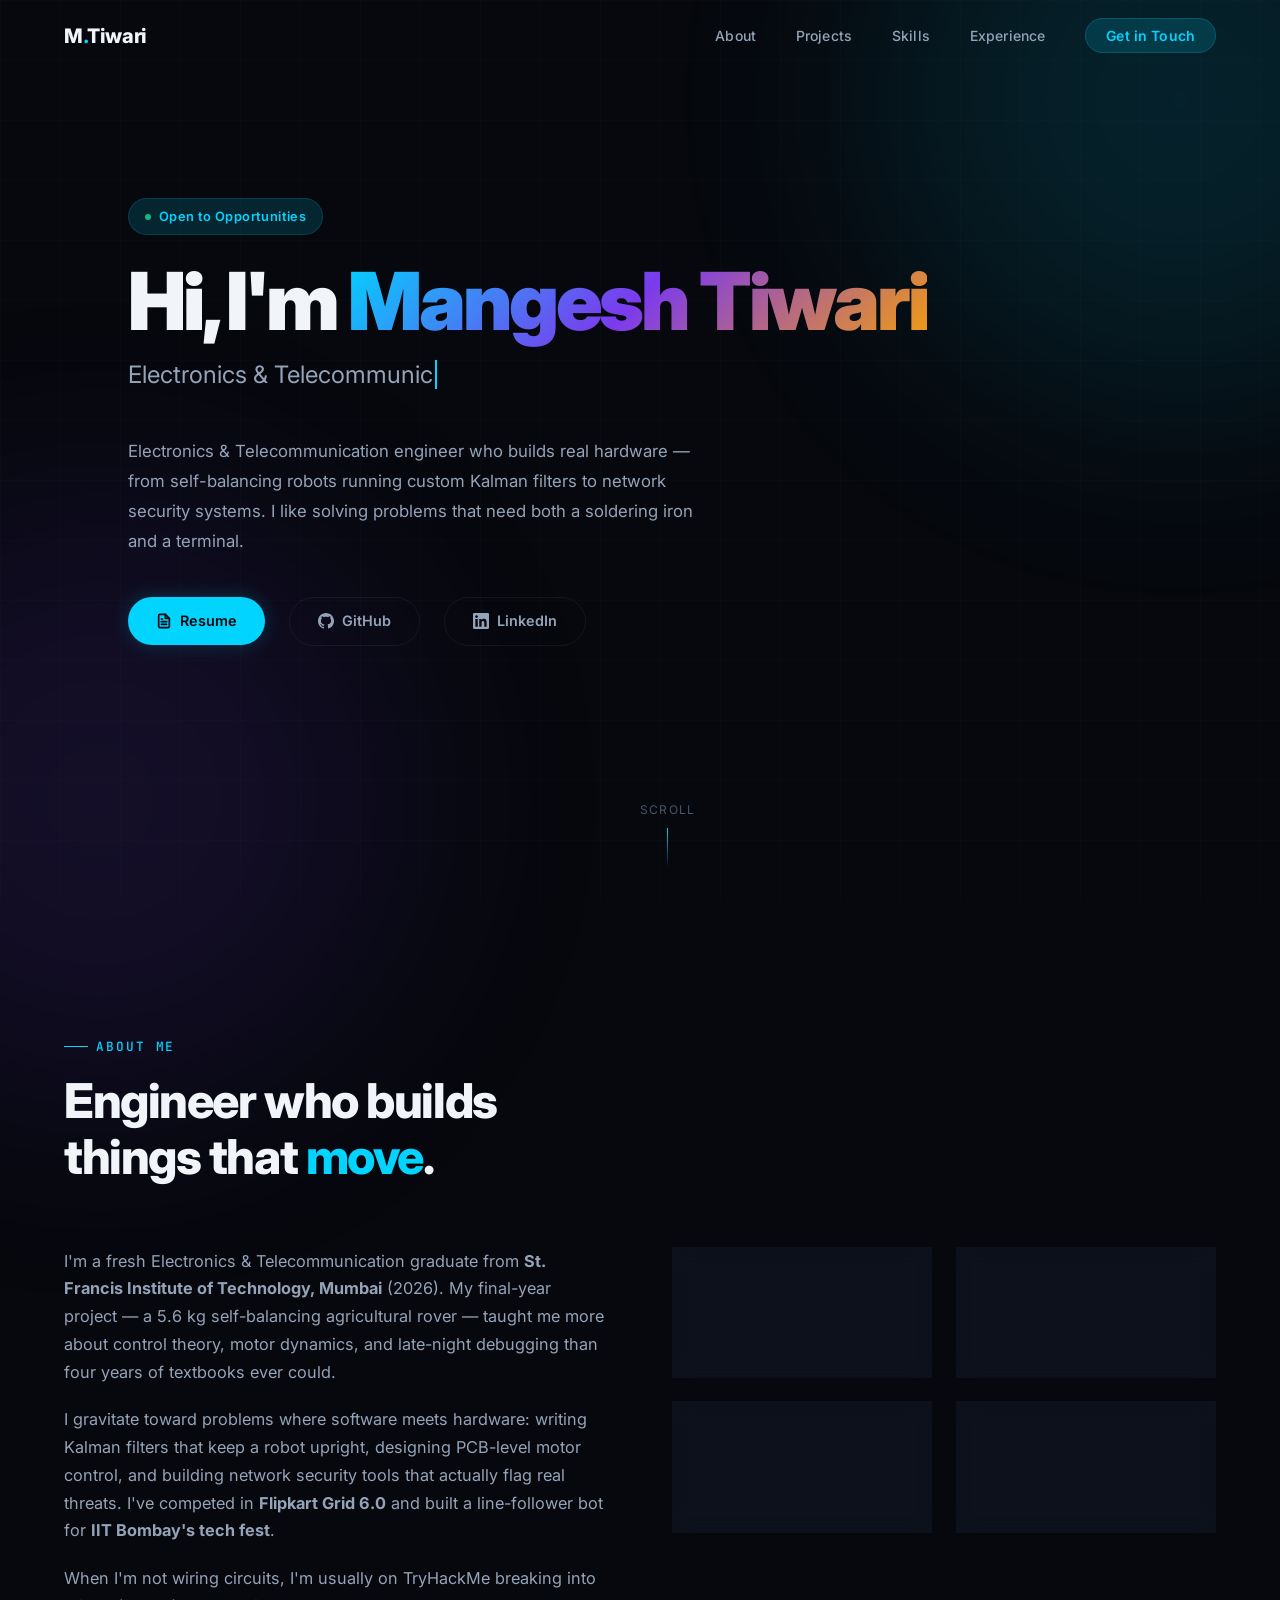
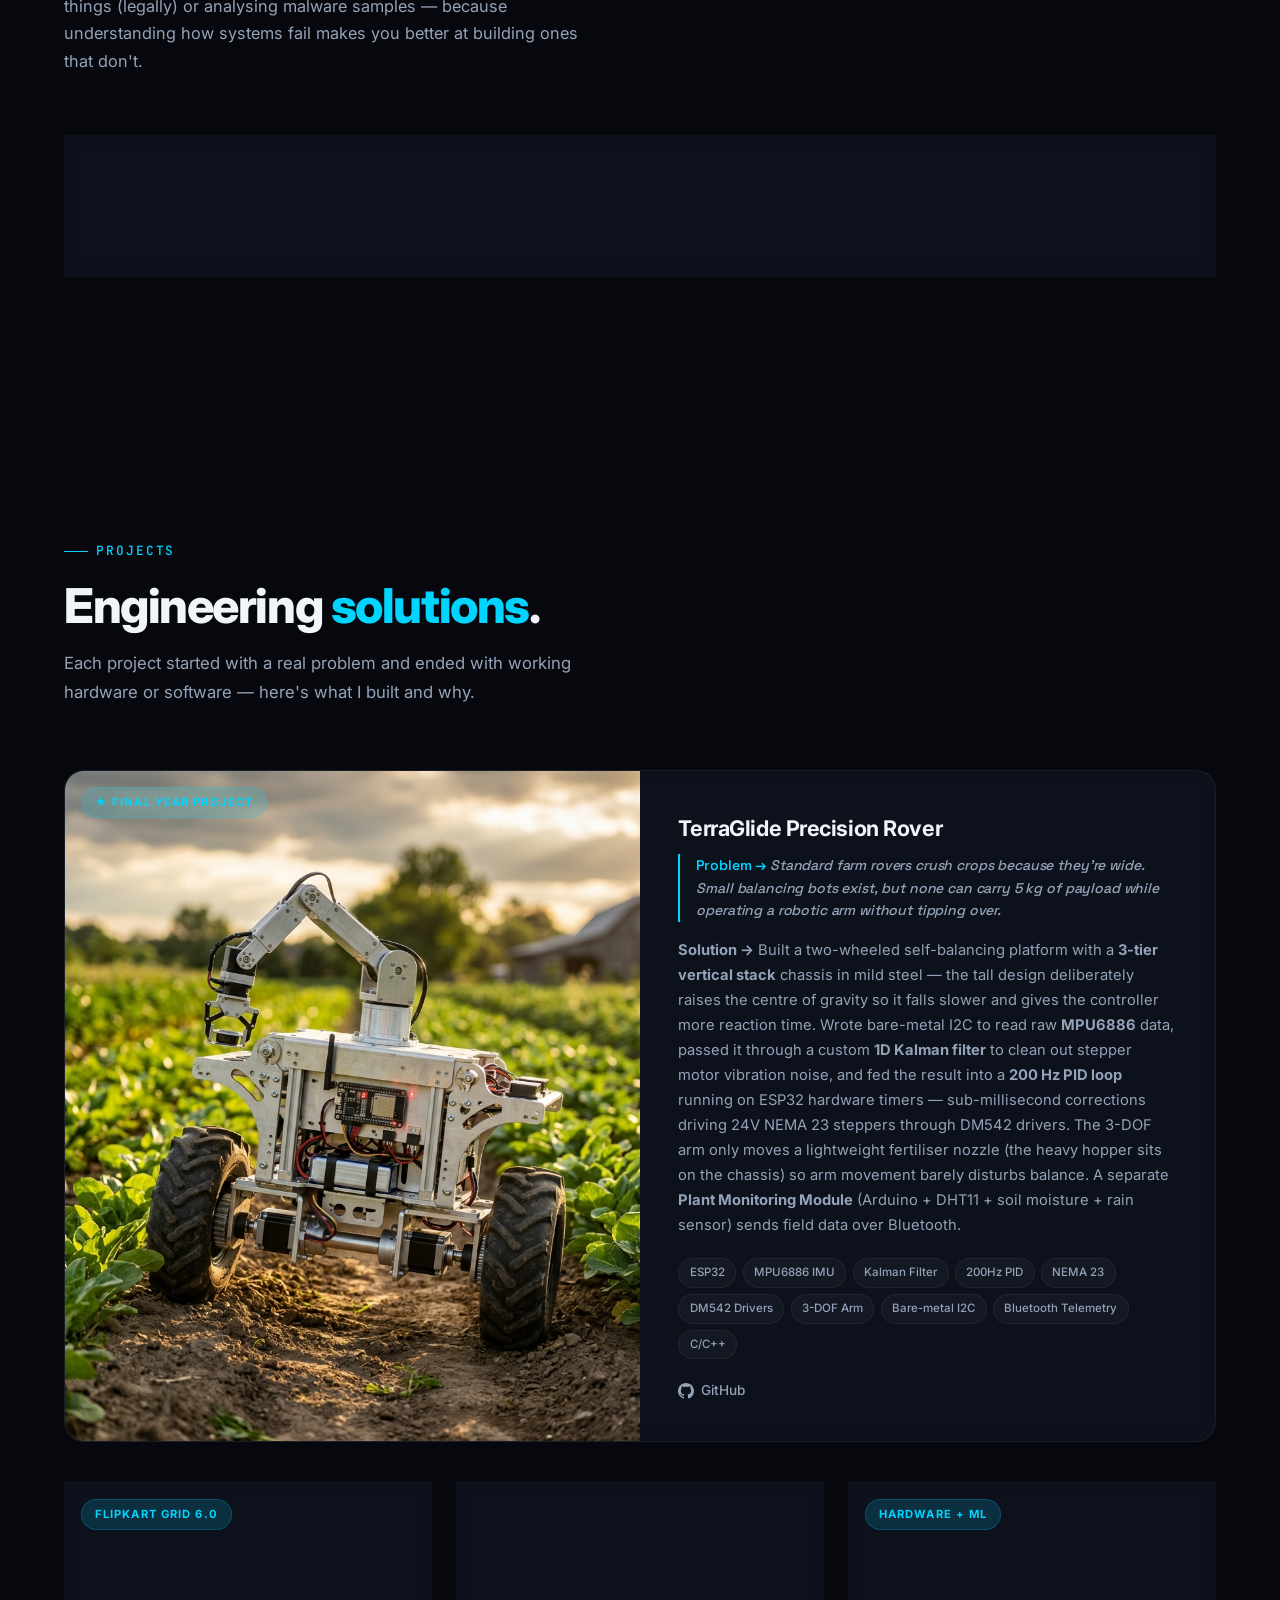
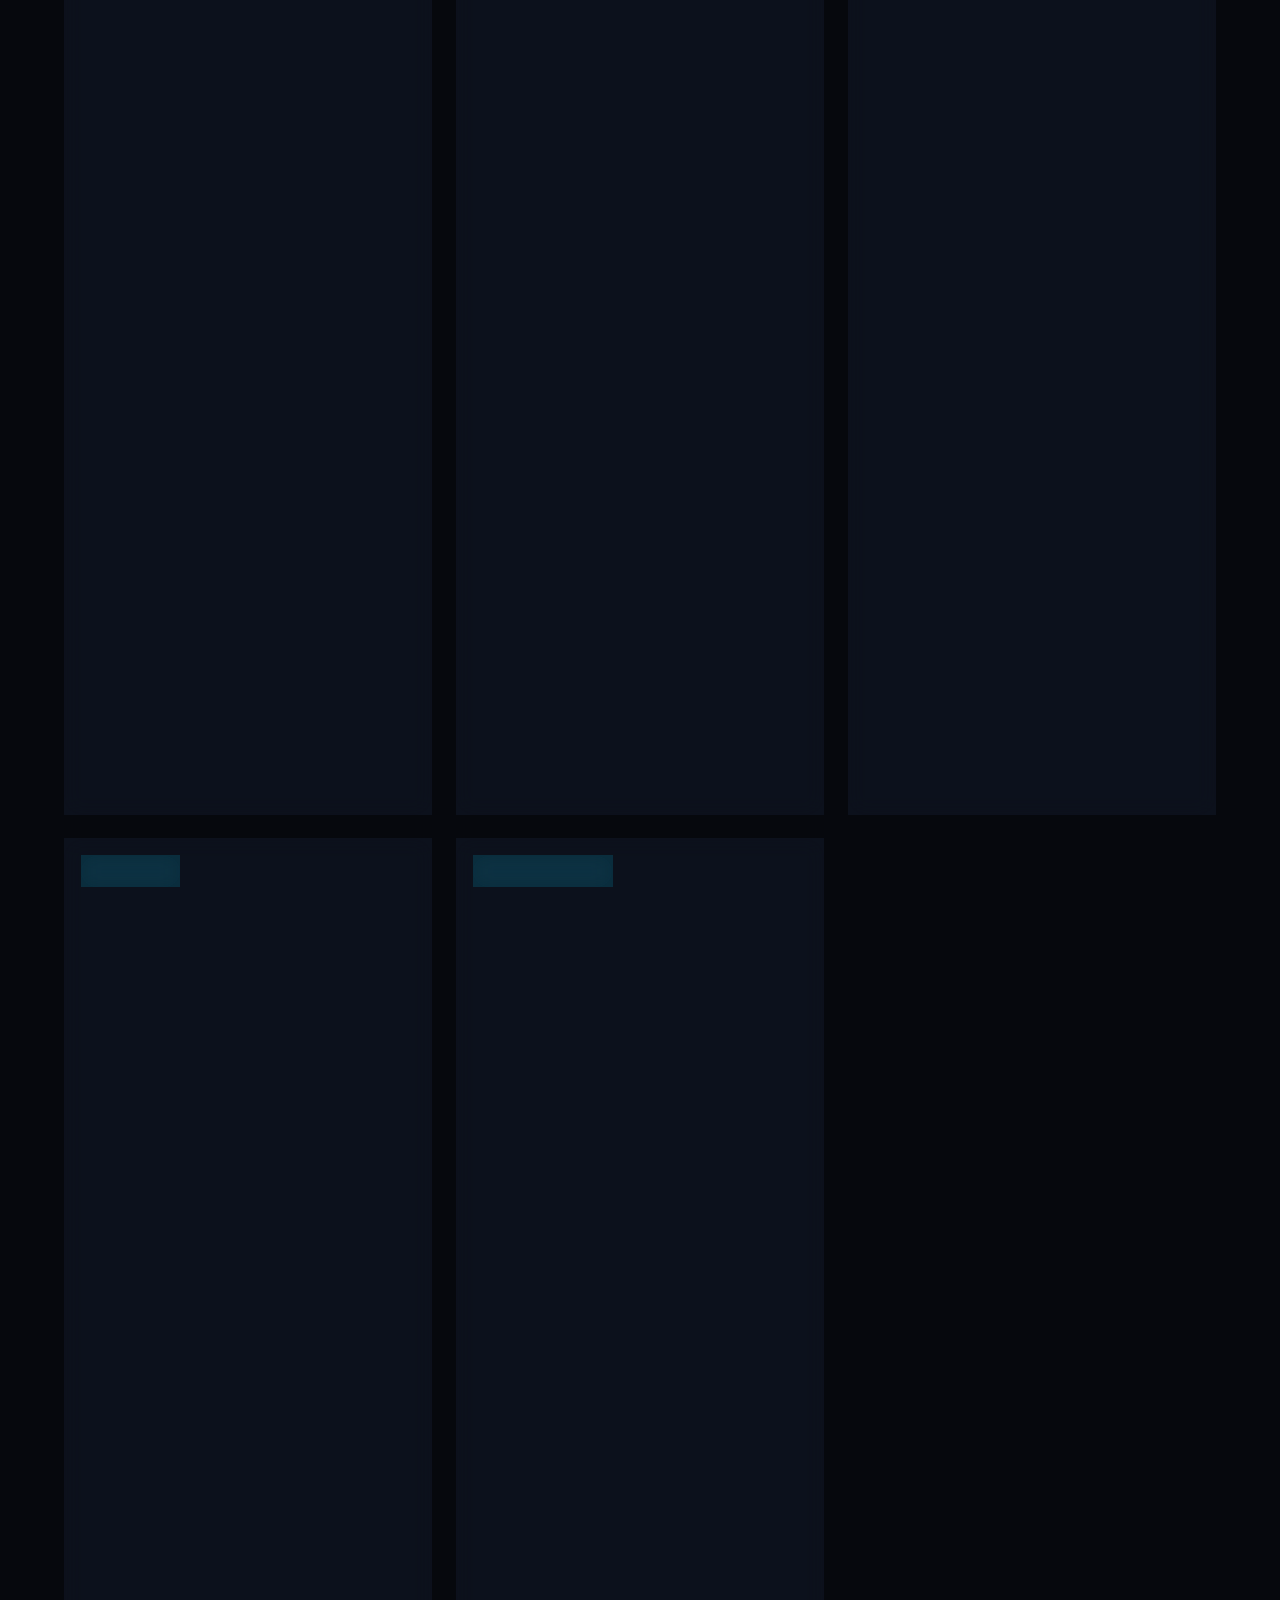
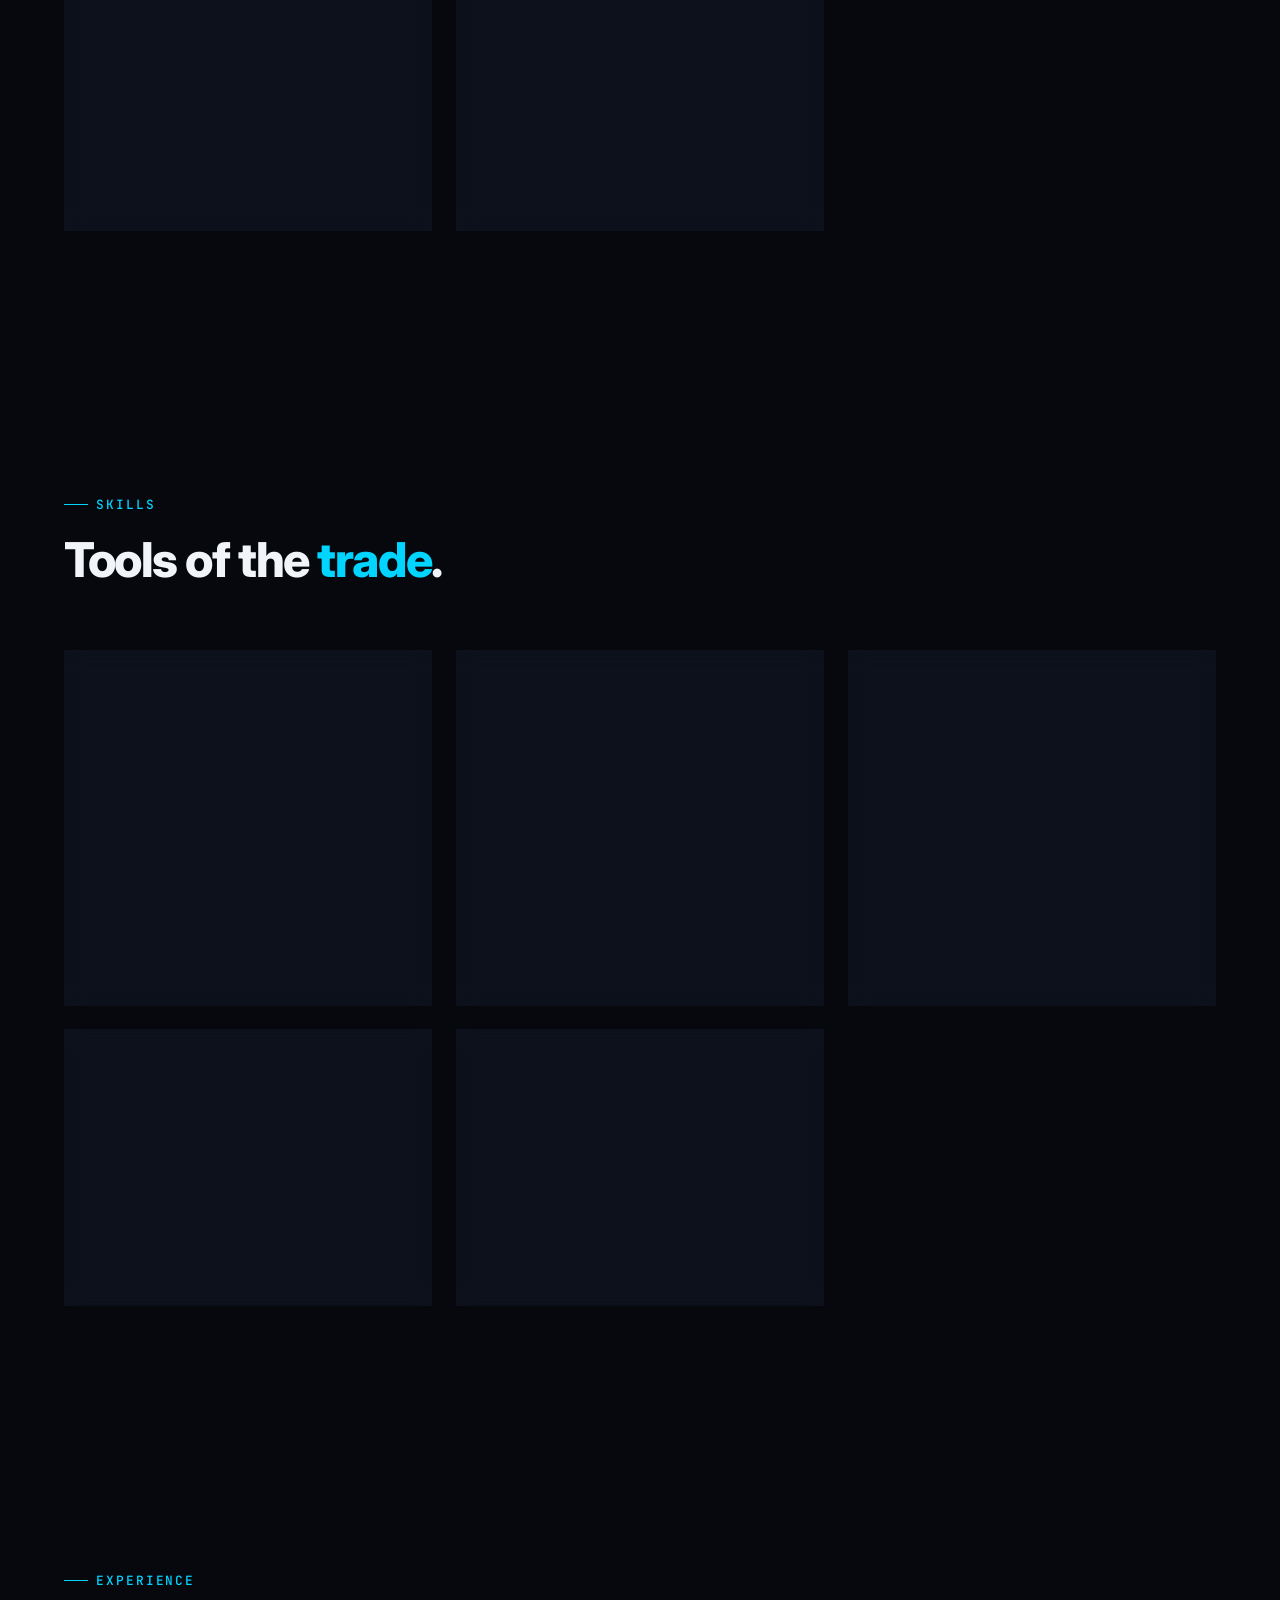
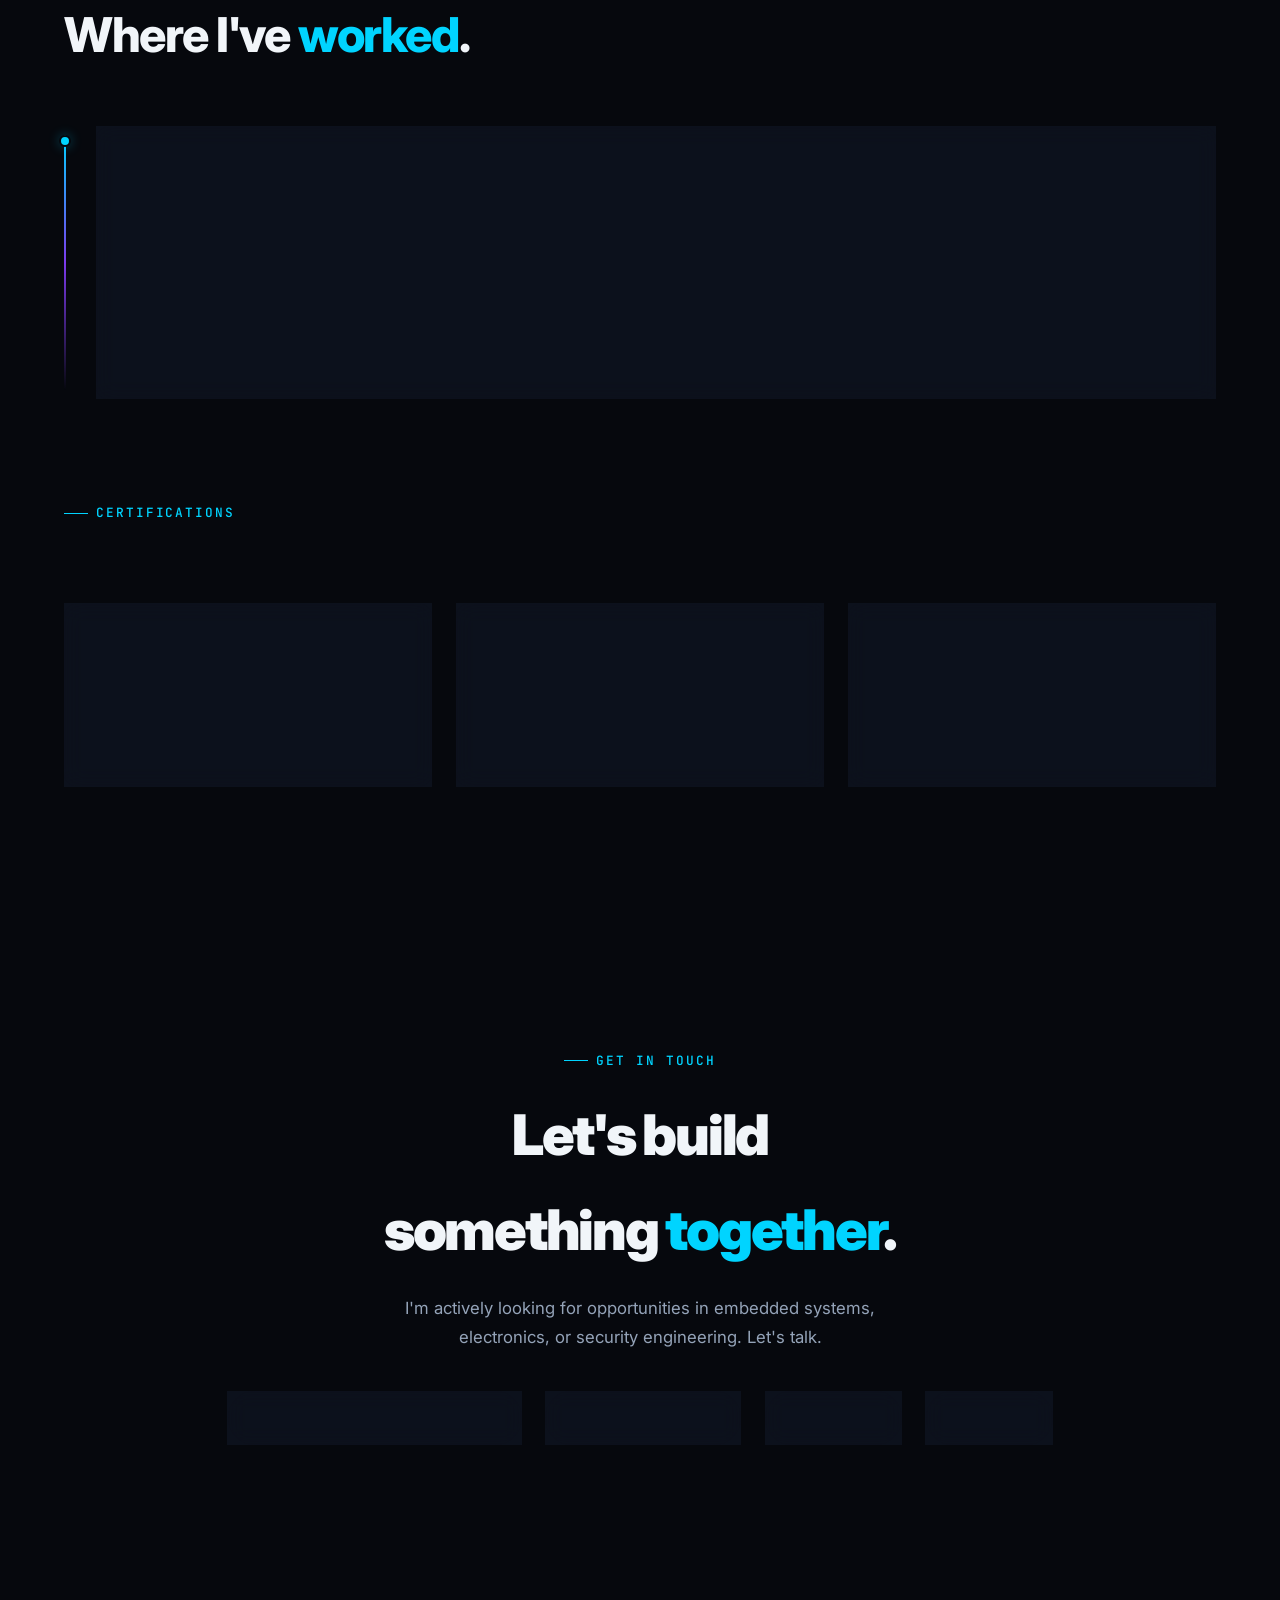
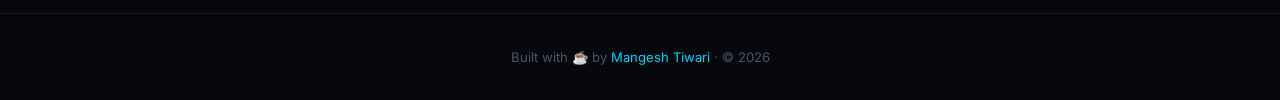
==== index.html @ 5ce70ae5 "Portfolio website with interactive resume" ====
<!DOCTYPE html>
<html lang="en">
<head>
  <meta charset="UTF-8">
  <meta name="viewport" content="width=device-width, initial-scale=1.0">
  <title>Mangesh Tiwari — Electronics Engineer &amp; Embedded Systems</title>
  <meta name="description" content="Portfolio of Mangesh Tiwari — Electronics &amp; Telecommunication Engineer specializing in embedded systems, robotics, control theory, and IoT. Builder of TerraGlide Precision Rover.">
  <meta name="keywords" content="Mangesh Tiwari, Electronics Engineer, Embedded Systems, Robotics, ESP32, Self-Balancing Robot, Portfolio">
  <meta name="author" content="Mangesh Tiwari">

  <!-- Open Graph -->
  <meta property="og:title" content="Mangesh Tiwari — Electronics Engineer">
  <meta property="og:description" content="Electronics &amp; Telecommunication Engineer specializing in embedded systems, robotics, and control theory.">
  <meta property="og:type" content="website">

  <link rel="stylesheet" href="index.css">
  <link rel="icon" href="data:image/svg+xml,<svg xmlns='http://www.w3.org/2000/svg' viewBox='0 0 100 100'><text y='.9em' font-size='90'>⚡</text></svg>">
</head>
<body>

  <!-- Background Effects -->
  <div class="bg-grid" aria-hidden="true"></div>
  <div class="bg-gradient-orb bg-gradient-orb--cyan" aria-hidden="true"></div>
  <div class="bg-gradient-orb bg-gradient-orb--purple" aria-hidden="true"></div>

  <!-- ═══ Navigation ═══ -->
  <nav class="nav" id="nav">
    <div class="nav__inner">
      <a href="#hero" class="nav__logo">M<span>.</span>Tiwari</a>

      <button class="nav__toggle" id="nav-toggle" aria-label="Toggle navigation">
        <span></span><span></span><span></span>
      </button>

      <ul class="nav__links" id="nav-links">
        <li><a href="#about" class="nav__link">About</a></li>
        <li><a href="#projects" class="nav__link">Projects</a></li>
        <li><a href="#skills" class="nav__link">Skills</a></li>
        <li><a href="#experience" class="nav__link">Experience</a></li>
        <li><a href="#contact" class="nav__link nav__cta">Get in Touch</a></li>
      </ul>
    </div>
  </nav>

  <!-- ═══ Hero Section ═══ -->
  <section class="hero section" id="hero">
    <div class="hero__container">
      <div class="hero__badge">
        <span class="dot"></span>
        Open to Opportunities
      </div>

      <h1 class="hero__name">
        Hi, I'm <span class="gradient-text">Mangesh Tiwari</span>
      </h1>

      <div class="hero__typing-wrapper">
        <span id="typing-text"></span><span class="hero__cursor"></span>
      </div>

      <p class="hero__bio">
        Electronics &amp; Telecommunication engineer who builds real hardware — from
        self-balancing robots running custom Kalman filters to network security systems.
        I like solving problems that need both a soldering iron and a terminal.
      </p>

      <div class="hero__actions">
        <a href="resume.html" class="btn btn--primary" target="_blank">
          <svg width="16" height="16" viewBox="0 0 24 24" fill="none" stroke="currentColor" stroke-width="2.5" stroke-linecap="round" stroke-linejoin="round"><path d="M14 2H6a2 2 0 0 0-2 2v16a2 2 0 0 0 2 2h12a2 2 0 0 0 2-2V8z"/><polyline points="14 2 14 8 20 8"/><line x1="16" y1="13" x2="8" y2="13"/><line x1="16" y1="17" x2="8" y2="17"/><polyline points="10 9 9 9 8 9"/></svg>
          Resume
        </a>
        <a href="https://github.com/MANGESHti04" class="btn btn--ghost" target="_blank" rel="noopener">
          <svg width="16" height="16" viewBox="0 0 24 24" fill="currentColor"><path d="M12 0c-6.626 0-12 5.373-12 12 0 5.302 3.438 9.8 8.207 11.387.599.111.793-.261.793-.577v-2.234c-3.338.726-4.033-1.416-4.033-1.416-.546-1.387-1.333-1.756-1.333-1.756-1.089-.745.083-.729.083-.729 1.205.084 1.839 1.237 1.839 1.237 1.07 1.834 2.807 1.304 3.492.997.107-.775.418-1.305.762-1.604-2.665-.305-5.467-1.334-5.467-5.931 0-1.311.469-2.381 1.236-3.221-.124-.303-.535-1.524.117-3.176 0 0 1.008-.322 3.301 1.23.957-.266 1.983-.399 3.003-.404 1.02.005 2.047.138 3.006.404 2.291-1.552 3.297-1.23 3.297-1.23.653 1.653.242 2.874.118 3.176.77.84 1.235 1.911 1.235 3.221 0 4.609-2.807 5.624-5.479 5.921.43.372.823 1.102.823 2.222v3.293c0 .319.192.694.801.576 4.765-1.589 8.199-6.086 8.199-11.386 0-6.627-5.373-12-12-12z"/></svg>
          GitHub
        </a>
        <a href="https://linkedin.com/in/mangesh-tiwari-3804a8273" class="btn btn--ghost" target="_blank" rel="noopener">
          <svg width="16" height="16" viewBox="0 0 24 24" fill="currentColor"><path d="M20.447 20.452h-3.554v-5.569c0-1.328-.027-3.037-1.852-3.037-1.853 0-2.136 1.445-2.136 2.939v5.667H9.351V9h3.414v1.561h.046c.477-.9 1.637-1.85 3.37-1.85 3.601 0 4.267 2.37 4.267 5.455v6.286zM5.337 7.433c-1.144 0-2.063-.926-2.063-2.065 0-1.138.92-2.063 2.063-2.063 1.14 0 2.064.925 2.064 2.063 0 1.139-.925 2.065-2.064 2.065zm1.782 13.019H3.555V9h3.564v11.452zM22.225 0H1.771C.792 0 0 .774 0 1.729v20.542C0 23.227.792 24 1.771 24h20.451C23.2 24 24 23.227 24 22.271V1.729C24 .774 23.2 0 22.222 0h.003z"/></svg>
          LinkedIn
        </a>
      </div>
    </div>

    <div class="hero__scroll-indicator">
      <span>scroll</span>
      <div class="hero__scroll-line"></div>
    </div>
  </section>

  <!-- ═══ About Section ═══ -->
  <section class="section" id="about">
    <div class="section__container">
      <span class="section__label reveal">About Me</span>
      <h2 class="section__title reveal reveal--delay-1">Engineer who builds<br>things that <span class="text-accent">move</span>.</h2>

      <div class="about__grid">
        <div class="about__text reveal reveal--delay-2">
          <p>
            I'm a fresh Electronics &amp; Telecommunication graduate from
            <strong>St. Francis Institute of Technology, Mumbai</strong> (2026). My final-year
            project — a 5.6 kg self-balancing agricultural rover — taught me more about
            control theory, motor dynamics, and late-night debugging than four years of
            textbooks ever could.
          </p>
          <p>
            I gravitate toward problems where software meets hardware: writing Kalman
            filters that keep a robot upright, designing PCB-level motor control, and
            building network security tools that actually flag real threats. I've competed
            in <strong>Flipkart Grid 6.0</strong> and built a line-follower bot for
            <strong>IIT Bombay's tech fest</strong>.
          </p>
          <p>
            When I'm not wiring circuits, I'm usually on TryHackMe breaking into things
            (legally) or analysing malware samples — because understanding how systems
            fail makes you better at building ones that don't.
          </p>
        </div>

        <div class="about__stats reveal reveal--delay-3">
          <div class="stat-card">
            <div class="stat-card__number">7+</div>
            <div class="stat-card__label">Projects Built</div>
          </div>
          <div class="stat-card">
            <div class="stat-card__number">7.0</div>
            <div class="stat-card__label">CGPA</div>
          </div>
          <div class="stat-card">
            <div class="stat-card__number">3</div>
            <div class="stat-card__label">Certifications</div>
          </div>
          <div class="stat-card">
            <div class="stat-card__number">1</div>
            <div class="stat-card__label">Internship</div>
          </div>
        </div>
      </div>

      <!-- Education -->
      <div class="education-card reveal reveal--delay-4">
        <div class="education-card__icon">🎓</div>
        <div>
          <div class="education-card__degree">B.E. Electronics &amp; Telecommunication</div>
          <div class="education-card__school">St. Francis Institute of Technology, Mumbai</div>
          <div class="education-card__meta">2022 — 2026 &nbsp;·&nbsp; CGPA: 7.0</div>
        </div>
      </div>
    </div>
  </section>

  <!-- ═══ Projects Section ═══ -->
  <section class="section" id="projects">
    <div class="section__container">
      <span class="section__label reveal">Projects</span>
      <h2 class="section__title reveal reveal--delay-1">Engineering <span class="text-accent">solutions</span>.</h2>
      <p class="section__subtitle reveal reveal--delay-2">
        Each project started with a real problem and ended with working hardware or
        software — here's what I built and why.
      </p>

      <div class="projects__grid">

        <!-- ★ Featured: TerraGlide -->
        <div class="project-card project-card--featured reveal reveal--delay-2">
          <div class="project-card__image">
            <img src="assets/terraglide.png" alt="TerraGlide Precision Rover — two-wheeled self-balancing agricultural robot" loading="lazy">
            <div class="project-card__image-overlay"></div>
            <span class="project-card__badge">★ Final Year Project</span>
          </div>
          <div class="project-card__content">
            <h3 class="project-card__title">TerraGlide Precision Rover</h3>
            <p class="project-card__problem"><strong>Problem →</strong> Standard farm rovers crush crops because they're wide. Small balancing bots exist, but none can carry 5 kg of payload while operating a robotic arm without tipping over.</p>
            <p class="project-card__desc">
              <strong>Solution →</strong> Built a two-wheeled self-balancing platform with a
              <strong>3-tier vertical stack</strong> chassis in mild steel — the tall design
              deliberately raises the centre of gravity so it falls slower and gives the
              controller more reaction time. Wrote bare-metal I2C to read raw
              <strong>MPU6886</strong> data, passed it through a custom <strong>1D Kalman filter</strong>
              to clean out stepper motor vibration noise, and fed the result into a
              <strong>200 Hz PID loop</strong> running on ESP32 hardware timers —
              sub-millisecond corrections driving 24V NEMA 23 steppers through DM542 drivers.
              The 3-DOF arm only moves a lightweight fertiliser nozzle (the heavy hopper
              sits on the chassis) so arm movement barely disturbs balance. A separate
              <strong>Plant Monitoring Module</strong> (Arduino + DHT11 + soil moisture + rain
              sensor) sends field data over Bluetooth.
            </p>
            <div class="project-card__tech">
              <span class="tech-tag">ESP32</span>
              <span class="tech-tag">MPU6886 IMU</span>
              <span class="tech-tag">Kalman Filter</span>
              <span class="tech-tag">200Hz PID</span>
              <span class="tech-tag">NEMA 23</span>
              <span class="tech-tag">DM542 Drivers</span>
              <span class="tech-tag">3-DOF Arm</span>
              <span class="tech-tag">Bare-metal I2C</span>
              <span class="tech-tag">Bluetooth Telemetry</span>
              <span class="tech-tag">C/C++</span>
            </div>
            <div class="project-card__links">
              <a href="https://github.com/MANGESHti04" class="project-card__link" target="_blank" rel="noopener">
                <svg viewBox="0 0 24 24" fill="currentColor"><path d="M12 0c-6.626 0-12 5.373-12 12 0 5.302 3.438 9.8 8.207 11.387.599.111.793-.261.793-.577v-2.234c-3.338.726-4.033-1.416-4.033-1.416-.546-1.387-1.333-1.756-1.333-1.756-1.089-.745.083-.729.083-.729 1.205.084 1.839 1.237 1.839 1.237 1.07 1.834 2.807 1.304 3.492.997.107-.775.418-1.305.762-1.604-2.665-.305-5.467-1.334-5.467-5.931 0-1.311.469-2.381 1.236-3.221-.124-.303-.535-1.524.117-3.176 0 0 1.008-.322 3.301 1.23.957-.266 1.983-.399 3.003-.404 1.02.005 2.047.138 3.006.404 2.291-1.552 3.297-1.23 3.297-1.23.653 1.653.242 2.874.118 3.176.77.84 1.235 1.911 1.235 3.221 0 4.609-2.807 5.624-5.479 5.921.43.372.823 1.102.823 2.222v3.293c0 .319.192.694.801.576 4.765-1.589 8.199-6.086 8.199-11.386 0-6.627-5.373-12-12-12z"/></svg>
                GitHub
              </a>
            </div>
          </div>
        </div>

        <!-- Secondary Projects Grid -->
        <div class="projects__secondary">

          <!-- Flip-Check: Flipkart Grid 6.0 -->
          <div class="project-card reveal">
            <div class="project-card__image">
              <img src="assets/flipcheck.png" alt="Flip-Check freshness detection dashboard — Flipkart Grid 6.0" loading="lazy">
              <div class="project-card__image-overlay"></div>
              <span class="project-card__badge">Flipkart Grid 6.0</span>
            </div>
            <div class="project-card__content">
              <h3 class="project-card__title">Flip-Check — Freshness Detection System</h3>
              <p class="project-card__problem"><strong>Problem →</strong> Grocery supply chains need a fast, automated way to check whether fruits and vegetables are still fresh — manual inspection is slow and inconsistent.</p>
              <p class="project-card__desc">
                <strong>Solution →</strong> Built a <strong>YOLO-based computer vision system</strong>
                that classifies produce freshness with <strong>96% accuracy</strong>. Integrated
                <strong>barcode scanning</strong> (PyZbar), <strong>OCR</strong> (Tesseract),
                and object counting into a single <strong>real-time Streamlit dashboard</strong>
                — one screen showing freshness scores, product info, and inventory count.
                Trained on a custom dataset using Roboflow SDK for annotation and augmentation.
              </p>
              <div class="project-card__tech">
                <span class="tech-tag">YOLO</span>
                <span class="tech-tag">Python</span>
                <span class="tech-tag">OpenCV</span>
                <span class="tech-tag">Streamlit</span>
                <span class="tech-tag">PyZbar</span>
                <span class="tech-tag">Tesseract OCR</span>
                <span class="tech-tag">Roboflow SDK</span>
              </div>
            </div>
          </div>

          <!-- NIDS -->
          <div class="project-card reveal">
            <div class="project-card__image">
              <img src="assets/nids.png" alt="Network Intrusion Detection System visualization" loading="lazy">
              <div class="project-card__image-overlay"></div>
            </div>
            <div class="project-card__content">
              <h3 class="project-card__title">Network Intrusion Detection System</h3>
              <p class="project-card__problem"><strong>Problem →</strong> Network admins can't manually monitor every packet — they need automated tools that catch port scans, DDoS floods, and unauthorized access in real time.</p>
              <p class="project-card__desc">
                <strong>Solution →</strong> Trained <strong>Random Forest and SVM classifiers</strong>
                on network traffic dumps to flag malicious patterns. The system catches
                port scans, DDoS attempts, and suspicious login behaviour in simulated
                environments — filtering real threats from normal traffic without flooding
                the admin with false alarms.
              </p>
              <div class="project-card__tech">
                <span class="tech-tag">Python</span>
                <span class="tech-tag">Scikit-learn</span>
                <span class="tech-tag">Pandas</span>
                <span class="tech-tag">Network Security</span>
                <span class="tech-tag">Anomaly Detection</span>
              </div>
              <div class="project-card__links">
                <a href="https://github.com/MANGESHti04/NIDS" class="project-card__link" target="_blank" rel="noopener">
                  <svg viewBox="0 0 24 24" fill="currentColor"><path d="M12 0c-6.626 0-12 5.373-12 12 0 5.302 3.438 9.8 8.207 11.387.599.111.793-.261.793-.577v-2.234c-3.338.726-4.033-1.416-4.033-1.416-.546-1.387-1.333-1.756-1.333-1.756-1.089-.745.083-.729.083-.729 1.205.084 1.839 1.237 1.839 1.237 1.07 1.834 2.807 1.304 3.492.997.107-.775.418-1.305.762-1.604-2.665-.305-5.467-1.334-5.467-5.931 0-1.311.469-2.381 1.236-3.221-.124-.303-.535-1.524.117-3.176 0 0 1.008-.322 3.301 1.23.957-.266 1.983-.399 3.003-.404 1.02.005 2.047.138 3.006.404 2.291-1.552 3.297-1.23 3.297-1.23.653 1.653.242 2.874.118 3.176.77.84 1.235 1.911 1.235 3.221 0 4.609-2.807 5.624-5.479 5.921.43.372.823 1.102.823 2.222v3.293c0 .319.192.694.801.576 4.765-1.589 8.199-6.086 8.199-11.386 0-6.627-5.373-12-12-12z"/></svg>
                  View Code
                </a>
              </div>
            </div>
          </div>

          <!-- Face, Gender & Age Detection — Hardware Project -->
          <div class="project-card reveal">
            <div class="project-card__image">
              <img src="assets/face_detection.png" alt="Face gender age detection system with ESP32 and Raspberry Pi Zero" loading="lazy">
              <div class="project-card__image-overlay"></div>
              <span class="project-card__badge">Hardware + ML</span>
            </div>
            <div class="project-card__content">
              <h3 class="project-card__title">Face, Gender &amp; Age Detection</h3>
              <p class="project-card__problem"><strong>Problem →</strong> Surveillance cameras generate hours of footage but can't extract any useful info — you still need a human to identify age, gender, or count people in real time.</p>
              <p class="project-card__desc">
                <strong>Solution →</strong> Built a standalone detection unit using an
                <strong>ESP32</strong> and <strong>Raspberry Pi Zero</strong> with a camera
                module. The Pi runs <strong>OpenCV's DNN module</strong> with pre-trained
                Caffe models for face detection, then pipes frames through age/gender
                classifiers (tested Logistic Regression, SVM, and a small neural net).
                The ESP32 handles I/O, triggers, and communication with external displays.
                The whole setup runs headless — plug in power and it starts detecting.
              </p>
              <div class="project-card__tech">
                <span class="tech-tag">ESP32</span>
                <span class="tech-tag">Raspberry Pi Zero</span>
                <span class="tech-tag">Python</span>
                <span class="tech-tag">OpenCV</span>
                <span class="tech-tag">Caffe DNN</span>
                <span class="tech-tag">SVM</span>
                <span class="tech-tag">Camera Module</span>
              </div>
              <div class="project-card__links">
                <a href="https://github.com/MANGESHti04/gender-age-detetction" class="project-card__link" target="_blank" rel="noopener">
                  <svg viewBox="0 0 24 24" fill="currentColor"><path d="M12 0c-6.626 0-12 5.373-12 12 0 5.302 3.438 9.8 8.207 11.387.599.111.793-.261.793-.577v-2.234c-3.338.726-4.033-1.416-4.033-1.416-.546-1.387-1.333-1.756-1.333-1.756-1.089-.745.083-.729.083-.729 1.205.084 1.839 1.237 1.839 1.237 1.07 1.834 2.807 1.304 3.492.997.107-.775.418-1.305.762-1.604-2.665-.305-5.467-1.334-5.467-5.931 0-1.311.469-2.381 1.236-3.221-.124-.303-.535-1.524.117-3.176 0 0 1.008-.322 3.301 1.23.957-.266 1.983-.399 3.003-.404 1.02.005 2.047.138 3.006.404 2.291-1.552 3.297-1.23 3.297-1.23.653 1.653.242 2.874.118 3.176.77.84 1.235 1.911 1.235 3.221 0 4.609-2.807 5.624-5.479 5.921.43.372.823 1.102.823 2.222v3.293c0 .319.192.694.801.576 4.765-1.589 8.199-6.086 8.199-11.386 0-6.627-5.373-12-12-12z"/></svg>
                  View Code
                </a>
              </div>
            </div>
          </div>

          <!-- FIR Filter — FPGA Project -->
          <div class="project-card reveal">
            <div class="project-card__image">
              <img src="assets/fir_filter.png" alt="Real-time FIR audio filter on Basys-3 FPGA" loading="lazy">
              <div class="project-card__image-overlay"></div>
              <span class="project-card__badge">FPGA / RTL</span>
            </div>
            <div class="project-card__content">
              <h3 class="project-card__title">Real-Time Audio FIR Filter — FPGA</h3>
              <p class="project-card__problem"><strong>Problem →</strong> Software audio filters introduce latency. For real-time processing you need the filter running in hardware — but designing FIR engines on an FPGA means writing your own multiply-accumulate pipeline from scratch.</p>
              <p class="project-card__desc">
                <strong>Solution →</strong> Implemented a <strong>45/89-tap FIR filter</strong>
                in SystemVerilog on a <strong>Basys-3 FPGA</strong>. Designed four switchable
                filters — <strong>low-pass (1 kHz), high-pass (2 kHz), bandpass (1–4 kHz),
                and moving average</strong> — with hardcoded 16-bit coefficients. Audio comes
                in through an <strong>I2S (AXI-Stream)</strong> interface, gets convolved in
                real time, and goes out with zero software latency. Used MATLAB for
                coefficient generation and wrote SystemVerilog testbenches for verification.
              </p>
              <div class="project-card__tech">
                <span class="tech-tag">SystemVerilog</span>
                <span class="tech-tag">FPGA (Basys-3)</span>
                <span class="tech-tag">FIR Filter</span>
                <span class="tech-tag">I2S / AXI-Stream</span>
                <span class="tech-tag">MATLAB</span>
                <span class="tech-tag">DSP</span>
                <span class="tech-tag">Vivado</span>
              </div>
            </div>
          </div>

          <!-- Line Follower -->
          <div class="project-card reveal">
            <div class="project-card__image">
              <img src="assets/line_follower.png" alt="Line follower robot for IIT Bombay Techfest" loading="lazy">
              <div class="project-card__image-overlay"></div>
              <span class="project-card__badge">IIT Bombay Fest</span>
            </div>
            <div class="project-card__content">
              <h3 class="project-card__title">Line Follower Bot</h3>
              <p class="project-card__problem"><strong>Problem →</strong> A bot needs to follow a black line on a white track at speed, handle sharp turns, and not lose the path — all autonomously in a timed competition.</p>
              <p class="project-card__desc">
                <strong>Solution →</strong> Designed the sensor layout with an
                <strong>IR sensor array</strong> at the front and wrote a
                <strong>PID control loop</strong> to keep the bot centred on the line
                even through tight curves. Tuned the P, I, and D gains for the fastest
                stable run. Competed at IIT Bombay's annual tech fest against teams from
                engineering colleges across India.
              </p>
              <div class="project-card__tech">
                <span class="tech-tag">Embedded C</span>
                <span class="tech-tag">IR Sensors</span>
                <span class="tech-tag">PID Control</span>
                <span class="tech-tag">Motor Drivers</span>
                <span class="tech-tag">Arduino</span>
              </div>
            </div>
          </div>

        </div>
      </div>
    </div>
  </section>

  <!-- ═══ Skills Section ═══ -->
  <section class="section" id="skills">
    <div class="section__container">
      <span class="section__label reveal">Skills</span>
      <h2 class="section__title reveal reveal--delay-1">Tools of the <span class="text-accent">trade</span>.</h2>

      <div class="skills__grid">
        <div class="skill-category reveal">
          <div class="skill-category__icon skill-category__icon--embedded">⚡</div>
          <h3 class="skill-category__title">Embedded &amp; Control Systems</h3>
          <div class="skill-category__items">
            <span class="skill-pill">ESP32</span>
            <span class="skill-pill">Arduino</span>
            <span class="skill-pill">Raspberry Pi</span>
            <span class="skill-pill">PID Control</span>
            <span class="skill-pill">Kalman Filtering</span>
            <span class="skill-pill">Sensor Fusion</span>
            <span class="skill-pill">Stepper Motor Control</span>
            <span class="skill-pill">DM542 / TB6600 Drivers</span>
            <span class="skill-pill">NEMA Motors</span>
            <span class="skill-pill">MPU6886 IMU</span>
          </div>
        </div>

        <div class="skill-category reveal reveal--delay-1">
          <div class="skill-category__icon skill-category__icon--programming">💻</div>
          <h3 class="skill-category__title">Programming</h3>
          <div class="skill-category__items">
            <span class="skill-pill">C</span>
            <span class="skill-pill">C++</span>
            <span class="skill-pill">Python</span>
            <span class="skill-pill">Embedded C</span>
            <span class="skill-pill">SystemVerilog</span>
            <span class="skill-pill">MATLAB</span>
            <span class="skill-pill">HTML/CSS/JS</span>
          </div>
        </div>

        <div class="skill-category reveal reveal--delay-2">
          <div class="skill-category__icon skill-category__icon--security">🔒</div>
          <h3 class="skill-category__title">Cybersecurity</h3>
          <div class="skill-category__items">
            <span class="skill-pill">Penetration Testing</span>
            <span class="skill-pill">Network Security</span>
            <span class="skill-pill">Malware Analysis</span>
            <span class="skill-pill">EDR</span>
            <span class="skill-pill">SOC Operations</span>
            <span class="skill-pill">Threat Detection</span>
          </div>
        </div>

        <div class="skill-category reveal reveal--delay-3">
          <div class="skill-category__icon skill-category__icon--ml">🧠</div>
          <h3 class="skill-category__title">ML &amp; Computer Vision</h3>
          <div class="skill-category__items">
            <span class="skill-pill">YOLO</span>
            <span class="skill-pill">OpenCV</span>
            <span class="skill-pill">Scikit-learn</span>
            <span class="skill-pill">Streamlit</span>
            <span class="skill-pill">Roboflow SDK</span>
            <span class="skill-pill">Tesseract OCR</span>
            <span class="skill-pill">Anomaly Detection</span>
          </div>
        </div>

        <div class="skill-category reveal reveal--delay-4">
          <div class="skill-category__icon skill-category__icon--tools">🛠️</div>
          <h3 class="skill-category__title">Tools &amp; Platforms</h3>
          <div class="skill-category__items">
            <span class="skill-pill">Linux</span>
            <span class="skill-pill">Git &amp; GitHub</span>
            <span class="skill-pill">Vivado (FPGA)</span>
            <span class="skill-pill">Google Cloud</span>
            <span class="skill-pill">Arduino IDE</span>
            <span class="skill-pill">PlatformIO</span>
            <span class="skill-pill">Wireshark</span>
          </div>
        </div>
      </div>
    </div>
  </section>

  <!-- ═══ Experience Section ═══ -->
  <section class="section" id="experience">
    <div class="section__container">
      <span class="section__label reveal">Experience</span>
      <h2 class="section__title reveal reveal--delay-1">Where I've <span class="text-accent">worked</span>.</h2>

      <div class="experience__timeline">
        <div class="timeline-item reveal reveal--delay-2">
          <div class="timeline-item__dot"></div>
          <div class="timeline-item__card">
            <div class="timeline-item__header">
              <div>
                <div class="timeline-item__role">Technical Intern</div>
                <div class="timeline-item__company">CyberStance</div>
              </div>
              <div class="timeline-item__date">May 2025 — Jul 2025</div>
            </div>
            <ul class="timeline-item__list">
              <li>Reverse-engineered .NET and binary malware samples; documented findings with IOC indicators on GitHub</li>
              <li>Researched Endpoint Detection &amp; Response (EDR) tooling and wrote a comparative analysis of commercial vs open-source solutions</li>
              <li>Investigated SOC AI use-cases: automated triage, alert correlation, and false-positive reduction in real-world SOC workflows</li>
              <li>Delivered weekly incident-style write-ups covering threat detection methodology and response procedures</li>
            </ul>
          </div>
        </div>
      </div>

      <!-- Certifications -->
      <span class="section__label reveal" style="margin-top: 4rem;">Certifications</span>
      <div class="certs__grid">
        <div class="cert-card reveal">
          <div class="cert-card__icon">🏴‍☠️</div>
          <div>
            <div class="cert-card__title">Junior Penetration Tester (PT1)</div>
            <div class="cert-card__issuer">TryHackMe</div>
            <div class="cert-card__year">2025 — Hands-on labs: network attacks, Active Directory exploitation, web app security</div>
          </div>
        </div>
        <div class="cert-card reveal reveal--delay-1">
          <div class="cert-card__icon">☁️</div>
          <div>
            <div class="cert-card__title">Google Cloud Cybersecurity</div>
            <div class="cert-card__issuer">Google</div>
            <div class="cert-card__year">2025 — IAM, encryption, compliance, cloud workload security</div>
          </div>
        </div>
        <div class="cert-card reveal reveal--delay-2">
          <div class="cert-card__icon">🛡️</div>
          <div>
            <div class="cert-card__title">Foundation of Ethical Hacking</div>
            <div class="cert-card__issuer">Udacity (Accenture)</div>
            <div class="cert-card__year">2025 — Penetration testing fundamentals, vulnerability assessment, risk management</div>
          </div>
        </div>
      </div>
    </div>
  </section>

  <!-- ═══ Contact Section ═══ -->
  <section class="section contact" id="contact">
    <div class="section__container">
      <span class="section__label reveal" style="justify-content: center;">Get in Touch</span>
      <h2 class="contact__title reveal reveal--delay-1">Let's build<br>something <span class="text-accent">together</span>.</h2>
      <p class="contact__subtitle reveal reveal--delay-2">
        I'm actively looking for opportunities in embedded systems, electronics,
        or security engineering. Let's talk.
      </p>

      <div class="contact__links reveal reveal--delay-3">
        <a href="mailto:mangeshtiwari852@gmail.com" class="contact-link">
          <svg viewBox="0 0 24 24" fill="none" stroke="currentColor" stroke-width="2" stroke-linecap="round" stroke-linejoin="round"><path d="M4 4h16c1.1 0 2 .9 2 2v12c0 1.1-.9 2-2 2H4c-1.1 0-2-.9-2-2V6c0-1.1.9-2 2-2z"/><polyline points="22,6 12,13 2,6"/></svg>
          mangeshtiwari852@gmail.com
        </a>
        <a href="tel:+919833372496" class="contact-link">
          <svg viewBox="0 0 24 24" fill="none" stroke="currentColor" stroke-width="2" stroke-linecap="round" stroke-linejoin="round"><path d="M22 16.92v3a2 2 0 0 1-2.18 2 19.79 19.79 0 0 1-8.63-3.07 19.5 19.5 0 0 1-6-6 19.79 19.79 0 0 1-3.07-8.67A2 2 0 0 1 4.11 2h3a2 2 0 0 1 2 1.72 12.84 12.84 0 0 0 .7 2.81 2 2 0 0 1-.45 2.11L8.09 9.91a16 16 0 0 0 6 6l1.27-1.27a2 2 0 0 1 2.11-.45 12.84 12.84 0 0 0 2.81.7A2 2 0 0 1 22 16.92z"/></svg>
          +91 9833372496
        </a>
        <a href="https://linkedin.com/in/mangesh-tiwari-3804a8273" class="contact-link" target="_blank" rel="noopener">
          <svg viewBox="0 0 24 24" fill="currentColor"><path d="M20.447 20.452h-3.554v-5.569c0-1.328-.027-3.037-1.852-3.037-1.853 0-2.136 1.445-2.136 2.939v5.667H9.351V9h3.414v1.561h.046c.477-.9 1.637-1.85 3.37-1.85 3.601 0 4.267 2.37 4.267 5.455v6.286zM5.337 7.433c-1.144 0-2.063-.926-2.063-2.065 0-1.138.92-2.063 2.063-2.063 1.14 0 2.064.925 2.064 2.063 0 1.139-.925 2.065-2.064 2.065zm1.782 13.019H3.555V9h3.564v11.452zM22.225 0H1.771C.792 0 0 .774 0 1.729v20.542C0 23.227.792 24 1.771 24h20.451C23.2 24 24 23.227 24 22.271V1.729C24 .774 23.2 0 22.222 0h.003z"/></svg>
          LinkedIn
        </a>
        <a href="https://github.com/MANGESHti04" class="contact-link" target="_blank" rel="noopener">
          <svg viewBox="0 0 24 24" fill="currentColor"><path d="M12 0c-6.626 0-12 5.373-12 12 0 5.302 3.438 9.8 8.207 11.387.599.111.793-.261.793-.577v-2.234c-3.338.726-4.033-1.416-4.033-1.416-.546-1.387-1.333-1.756-1.333-1.756-1.089-.745.083-.729.083-.729 1.205.084 1.839 1.237 1.839 1.237 1.07 1.834 2.807 1.304 3.492.997.107-.775.418-1.305.762-1.604-2.665-.305-5.467-1.334-5.467-5.931 0-1.311.469-2.381 1.236-3.221-.124-.303-.535-1.524.117-3.176 0 0 1.008-.322 3.301 1.23.957-.266 1.983-.399 3.003-.404 1.02.005 2.047.138 3.006.404 2.291-1.552 3.297-1.23 3.297-1.23.653 1.653.242 2.874.118 3.176.77.84 1.235 1.911 1.235 3.221 0 4.609-2.807 5.624-5.479 5.921.43.372.823 1.102.823 2.222v3.293c0 .319.192.694.801.576 4.765-1.589 8.199-6.086 8.199-11.386 0-6.627-5.373-12-12-12z"/></svg>
          GitHub
        </a>
      </div>
    </div>
  </section>

  <!-- ═══ Footer ═══ -->
  <footer class="footer">
    <p>Built with ☕ by <span>Mangesh Tiwari</span> · © 2026</p>
  </footer>

  <script src="index.js"></script>
</body>
</html>
---- index.css ----
/* =============================================
   MANGESH TIWARI — PORTFOLIO DESIGN SYSTEM
   Dark theme · Glassmorphism · Micro-animations
   ============================================= */

@import url('https://fonts.googleapis.com/css2?family=Inter:wght@300;400;500;600;700;800;900&family=JetBrains+Mono:wght@400;500;600&family=Space+Grotesk:wght@400;500;600;700&display=swap');

/* ── CSS Custom Properties ── */
:root {
  /* Colors */
  --bg-primary: #06080d;
  --bg-secondary: #0c1017;
  --bg-tertiary: #111827;
  --bg-card: rgba(17, 24, 39, 0.6);
  --bg-card-hover: rgba(17, 24, 39, 0.85);
  --bg-glass: rgba(255, 255, 255, 0.03);
  --border-glass: rgba(255, 255, 255, 0.06);
  --border-glass-hover: rgba(0, 212, 255, 0.2);

  --accent: #00d4ff;
  --accent-dim: rgba(0, 212, 255, 0.15);
  --accent-glow: rgba(0, 212, 255, 0.3);
  --accent-secondary: #7c3aed;
  --accent-secondary-dim: rgba(124, 58, 237, 0.15);
  --accent-warm: #f59e0b;
  --accent-green: #10b981;
  --accent-rose: #f43f5e;

  --text-primary: #f1f5f9;
  --text-secondary: #94a3b8;
  --text-tertiary: #64748b;
  --text-muted: #475569;

  /* Typography */
  --font-sans: 'Inter', -apple-system, BlinkMacSystemFont, 'Segoe UI', sans-serif;
  --font-mono: 'JetBrains Mono', 'Fira Code', monospace;

  /* Spacing */
  --section-padding: clamp(4rem, 10vw, 8rem) clamp(1rem, 5vw, 6rem);
  --card-padding: clamp(1.25rem, 3vw, 2rem);
  --gap-sm: 0.75rem;
  --gap-md: 1.5rem;
  --gap-lg: 2.5rem;
  --gap-xl: 4rem;

  /* Borders */
  --radius-sm: 8px;
  --radius-md: 12px;
  --radius-lg: 20px;
  --radius-xl: 28px;
  --radius-full: 9999px;

  /* Shadows */
  --shadow-card: 0 4px 30px rgba(0, 0, 0, 0.3);
  --shadow-glow: 0 0 40px rgba(0, 212, 255, 0.08);
  --shadow-glow-strong: 0 0 60px rgba(0, 212, 255, 0.15);

  /* Transitions */
  --transition-fast: 150ms cubic-bezier(0.4, 0, 0.2, 1);
  --transition-base: 300ms cubic-bezier(0.4, 0, 0.2, 1);
  --transition-slow: 500ms cubic-bezier(0.4, 0, 0.2, 1);
  --transition-spring: 500ms cubic-bezier(0.34, 1.56, 0.64, 1);
}

/* ── Reset & Base ── */
*,
*::before,
*::after {
  margin: 0;
  padding: 0;
  box-sizing: border-box;
}

html {
  scroll-behavior: smooth;
  scroll-padding-top: 80px;
  font-size: 16px;
}

body {
  font-family: var(--font-sans);
  background: var(--bg-primary);
  color: var(--text-primary);
  line-height: 1.7;
  overflow-x: hidden;
  -webkit-font-smoothing: antialiased;
  -moz-osx-font-smoothing: grayscale;
}

::selection {
  background: var(--accent-dim);
  color: var(--accent);
}

a {
  color: var(--accent);
  text-decoration: none;
  transition: color var(--transition-fast);
}

a:hover {
  color: var(--text-primary);
}

img {
  max-width: 100%;
  display: block;
}

/* ── Scrollbar ── */
::-webkit-scrollbar {
  width: 6px;
}

::-webkit-scrollbar-track {
  background: var(--bg-primary);
}

::-webkit-scrollbar-thumb {
  background: var(--text-muted);
  border-radius: var(--radius-full);
}

::-webkit-scrollbar-thumb:hover {
  background: var(--accent);
}

/* ── Background Effects ── */
.bg-grid {
  position: fixed;
  inset: 0;
  background-image:
    linear-gradient(rgba(255, 255, 255, 0.015) 1px, transparent 1px),
    linear-gradient(90deg, rgba(255, 255, 255, 0.015) 1px, transparent 1px);
  background-size: 60px 60px;
  pointer-events: none;
  z-index: 0;
}

.bg-gradient-orb {
  position: fixed;
  width: 600px;
  height: 600px;
  border-radius: 50%;
  filter: blur(120px);
  opacity: 0.12;
  pointer-events: none;
  z-index: 0;
}

.bg-gradient-orb--cyan {
  background: var(--accent);
  top: -200px;
  right: -200px;
  animation: float-orb 20s ease-in-out infinite;
}

.bg-gradient-orb--purple {
  background: var(--accent-secondary);
  bottom: -200px;
  left: -200px;
  animation: float-orb 25s ease-in-out infinite reverse;
}

@keyframes float-orb {
  0%, 100% { transform: translate(0, 0) scale(1); }
  33% { transform: translate(50px, -30px) scale(1.1); }
  66% { transform: translate(-30px, 50px) scale(0.9); }
}

/* ── Navigation ── */
.nav {
  position: fixed;
  top: 0;
  left: 0;
  right: 0;
  z-index: 1000;
  padding: 0 clamp(1rem, 5vw, 4rem);
  transition: var(--transition-base);
}

.nav--scrolled {
  background: rgba(6, 8, 13, 0.85);
  backdrop-filter: blur(20px) saturate(180%);
  -webkit-backdrop-filter: blur(20px) saturate(180%);
  border-bottom: 1px solid var(--border-glass);
}

.nav__inner {
  max-width: 1200px;
  margin: 0 auto;
  display: flex;
  align-items: center;
  justify-content: space-between;
  height: 72px;
}

.nav__logo {
  font-weight: 800;
  font-size: 1.25rem;
  color: var(--text-primary);
  letter-spacing: -0.02em;
}

.nav__logo span {
  color: var(--accent);
}

.nav__links {
  display: flex;
  align-items: center;
  gap: var(--gap-lg);
  list-style: none;
}

.nav__link {
  color: var(--text-secondary);
  font-size: 0.875rem;
  font-weight: 500;
  letter-spacing: 0.01em;
  transition: color var(--transition-fast);
  position: relative;
}

.nav__link::after {
  content: '';
  position: absolute;
  bottom: -4px;
  left: 0;
  width: 0;
  height: 2px;
  background: var(--accent);
  transition: width var(--transition-base);
  border-radius: var(--radius-full);
}

.nav__link:hover,
.nav__link--active {
  color: var(--text-primary);
}

.nav__link:hover::after,
.nav__link--active::after {
  width: 100%;
}

.nav__cta {
  background: var(--accent-dim);
  color: var(--accent);
  padding: 0.5rem 1.25rem;
  border-radius: var(--radius-full);
  font-size: 0.875rem;
  font-weight: 600;
  border: 1px solid rgba(0, 212, 255, 0.2);
  transition: var(--transition-base);
}

.nav__cta:hover {
  background: var(--accent);
  color: var(--bg-primary);
  box-shadow: var(--shadow-glow-strong);
}

/* Mobile Nav */
.nav__toggle {
  display: none;
  flex-direction: column;
  gap: 5px;
  background: none;
  border: none;
  cursor: pointer;
  padding: 4px;
}

.nav__toggle span {
  display: block;
  width: 22px;
  height: 2px;
  background: var(--text-secondary);
  border-radius: var(--radius-full);
  transition: var(--transition-base);
}

@media (max-width: 768px) {
  .nav__toggle {
    display: flex;
  }

  .nav__links {
    position: fixed;
    top: 72px;
    left: 0;
    right: 0;
    background: rgba(6, 8, 13, 0.95);
    backdrop-filter: blur(20px);
    -webkit-backdrop-filter: blur(20px);
    flex-direction: column;
    padding: 2rem;
    gap: var(--gap-md);
    border-bottom: 1px solid var(--border-glass);
    transform: translateY(-110%);
    opacity: 0;
    transition: var(--transition-base);
  }

  .nav__links--open {
    transform: translateY(0);
    opacity: 1;
  }
}

/* ── Section Base ── */
.section {
  padding: var(--section-padding);
  position: relative;
  z-index: 1;
}

.section__container {
  max-width: 1200px;
  margin: 0 auto;
}

.section__label {
  display: inline-flex;
  align-items: center;
  gap: 0.5rem;
  font-family: var(--font-mono);
  font-size: 0.8rem;
  font-weight: 500;
  color: var(--accent);
  text-transform: uppercase;
  letter-spacing: 0.15em;
  margin-bottom: 1rem;
}

.section__label::before {
  content: '';
  display: block;
  width: 24px;
  height: 1px;
  background: var(--accent);
}

.section__title {
  font-size: clamp(2rem, 5vw, 3rem);
  font-weight: 800;
  letter-spacing: -0.03em;
  line-height: 1.15;
  margin-bottom: 1rem;
}

.section__subtitle {
  font-size: 1.05rem;
  color: var(--text-secondary);
  max-width: 560px;
  line-height: 1.7;
}

/* ── Hero Section ── */
.hero {
  min-height: 100vh;
  display: flex;
  align-items: center;
  padding-top: 72px;
  position: relative;
  overflow: hidden;
}

.hero__container {
  max-width: 1200px;
  margin: 0 auto;
  width: 100%;
  padding: 0 clamp(1rem, 5vw, 6rem);
}

.hero__badge {
  display: inline-flex;
  align-items: center;
  gap: 0.5rem;
  background: var(--accent-dim);
  color: var(--accent);
  padding: 0.4rem 1rem;
  border-radius: var(--radius-full);
  font-size: 0.8rem;
  font-weight: 600;
  letter-spacing: 0.03em;
  border: 1px solid rgba(0, 212, 255, 0.15);
  margin-bottom: var(--gap-md);
  animation: fadeInUp 0.6s ease-out;
}

.hero__badge .dot {
  width: 6px;
  height: 6px;
  border-radius: 50%;
  background: var(--accent-green);
  animation: pulse-dot 2s ease-in-out infinite;
}

@keyframes pulse-dot {
  0%, 100% { opacity: 1; transform: scale(1); }
  50% { opacity: 0.5; transform: scale(0.8); }
}

.hero__name {
  font-size: clamp(2.75rem, 7vw, 5rem);
  font-weight: 900;
  letter-spacing: -0.04em;
  line-height: 1.05;
  margin-bottom: 0.75rem;
  animation: fadeInUp 0.6s ease-out 0.1s both;
}

.hero__name .gradient-text {
  background: linear-gradient(135deg, var(--accent) 0%, #7c3aed 50%, var(--accent-warm) 100%);
  -webkit-background-clip: text;
  background-clip: text;
  -webkit-text-fill-color: transparent;
}

.hero__typing-wrapper {
  font-size: clamp(1.1rem, 2.5vw, 1.5rem);
  color: var(--text-secondary);
  font-weight: 400;
  margin-bottom: var(--gap-lg);
  min-height: 2.5rem;
  animation: fadeInUp 0.6s ease-out 0.2s both;
}

.hero__cursor {
  display: inline-block;
  width: 2px;
  height: 1.2em;
  background: var(--accent);
  margin-left: 2px;
  vertical-align: text-bottom;
  animation: blink 1s step-end infinite;
}

@keyframes blink {
  50% { opacity: 0; }
}

.hero__bio {
  font-size: 1.05rem;
  color: var(--text-secondary);
  max-width: 580px;
  line-height: 1.8;
  margin-bottom: var(--gap-lg);
  animation: fadeInUp 0.6s ease-out 0.3s both;
}

.hero__actions {
  display: flex;
  align-items: center;
  gap: var(--gap-md);
  flex-wrap: wrap;
  animation: fadeInUp 0.6s ease-out 0.4s both;
}

.btn {
  display: inline-flex;
  align-items: center;
  gap: 0.5rem;
  padding: 0.75rem 1.75rem;
  border-radius: var(--radius-full);
  font-size: 0.9rem;
  font-weight: 600;
  cursor: pointer;
  transition: var(--transition-base);
  border: none;
  text-decoration: none;
}

.btn--primary {
  background: var(--accent);
  color: var(--bg-primary);
  box-shadow: 0 0 20px rgba(0, 212, 255, 0.2);
}

.btn--primary:hover {
  background: #33deff;
  color: var(--bg-primary);
  box-shadow: 0 0 40px rgba(0, 212, 255, 0.35);
  transform: translateY(-2px);
}

.btn--ghost {
  background: transparent;
  color: var(--text-secondary);
  border: 1px solid var(--border-glass);
  padding: 0.7rem 1.75rem;
}

.btn--ghost:hover {
  color: var(--text-primary);
  border-color: var(--border-glass-hover);
  background: var(--bg-glass);
  transform: translateY(-2px);
}

.hero__scroll-indicator {
  position: absolute;
  bottom: 2rem;
  left: 50%;
  transform: translateX(-50%);
  display: flex;
  flex-direction: column;
  align-items: center;
  gap: 0.5rem;
  color: var(--text-muted);
  font-size: 0.75rem;
  letter-spacing: 0.1em;
  text-transform: uppercase;
  animation: fadeInUp 0.6s ease-out 0.6s both;
}

.hero__scroll-line {
  width: 1px;
  height: 40px;
  background: linear-gradient(to bottom, var(--accent), transparent);
  animation: scroll-down 2s ease-in-out infinite;
}

@keyframes scroll-down {
  0% { transform: scaleY(0); transform-origin: top; }
  50% { transform: scaleY(1); transform-origin: top; }
  50.01% { transform-origin: bottom; }
  100% { transform: scaleY(0); transform-origin: bottom; }
}

/* ── About Section ── */
.about__grid {
  display: grid;
  grid-template-columns: 1fr 1fr;
  gap: var(--gap-xl);
  align-items: start;
  margin-top: var(--gap-xl);
}

.about__text p {
  color: var(--text-secondary);
  margin-bottom: 1.25rem;
  font-size: 1.02rem;
}

.about__stats {
  display: grid;
  grid-template-columns: repeat(2, 1fr);
  gap: var(--gap-md);
}

.stat-card {
  background: var(--bg-card);
  border: 1px solid var(--border-glass);
  border-radius: var(--radius-md);
  padding: var(--card-padding);
  text-align: center;
  transition: var(--transition-base);
  backdrop-filter: blur(10px);
  -webkit-backdrop-filter: blur(10px);
}

.stat-card:hover {
  border-color: var(--border-glass-hover);
  box-shadow: var(--shadow-glow);
  transform: translateY(-4px);
}

.stat-card__number {
  font-size: 2.25rem;
  font-weight: 800;
  color: var(--accent);
  letter-spacing: -0.03em;
  line-height: 1;
  margin-bottom: 0.4rem;
}

.stat-card__label {
  font-size: 0.8rem;
  color: var(--text-tertiary);
  text-transform: uppercase;
  letter-spacing: 0.08em;
  font-weight: 500;
}

@media (max-width: 768px) {
  .about__grid {
    grid-template-columns: 1fr;
  }
}

/* ── Projects Section ── */
.projects__grid {
  margin-top: var(--gap-xl);
  display: flex;
  flex-direction: column;
  gap: var(--gap-lg);
}

.project-card {
  background: var(--bg-card);
  border: 1px solid var(--border-glass);
  border-radius: var(--radius-lg);
  overflow: hidden;
  transition: var(--transition-base);
  backdrop-filter: blur(10px);
  -webkit-backdrop-filter: blur(10px);
}

.project-card:hover {
  border-color: var(--border-glass-hover);
  box-shadow: var(--shadow-glow);
  transform: translateY(-4px);
}

.project-card--featured {
  display: grid;
  grid-template-columns: 1fr 1fr;
}

.project-card__image {
  position: relative;
  overflow: hidden;
  aspect-ratio: 16/10;
}

.project-card--featured .project-card__image {
  aspect-ratio: auto;
  min-height: 360px;
}

.project-card__image img {
  width: 100%;
  height: 100%;
  object-fit: cover;
  transition: transform var(--transition-slow);
}

.project-card:hover .project-card__image img {
  transform: scale(1.05);
}

.project-card__image-overlay {
  position: absolute;
  inset: 0;
  background: linear-gradient(135deg, rgba(0, 212, 255, 0.1), rgba(124, 58, 237, 0.1));
  opacity: 0;
  transition: opacity var(--transition-base);
}

.project-card:hover .project-card__image-overlay {
  opacity: 1;
}

.project-card__badge {
  position: absolute;
  top: 1rem;
  left: 1rem;
  background: rgba(0, 212, 255, 0.15);
  color: var(--accent);
  padding: 0.3rem 0.8rem;
  border-radius: var(--radius-full);
  font-size: 0.7rem;
  font-weight: 700;
  letter-spacing: 0.1em;
  text-transform: uppercase;
  backdrop-filter: blur(10px);
  -webkit-backdrop-filter: blur(10px);
  border: 1px solid rgba(0, 212, 255, 0.2);
}

.project-card__content {
  padding: var(--card-padding);
  display: flex;
  flex-direction: column;
  justify-content: center;
}

.project-card--featured .project-card__content {
  padding: clamp(1.5rem, 3vw, 2.5rem);
}

.project-card__title {
  font-size: 1.35rem;
  font-weight: 700;
  letter-spacing: -0.02em;
  margin-bottom: 0.5rem;
}

.project-card__problem {
  font-family: 'Space Grotesk', var(--font-sans);
  font-size: 0.88rem;
  font-weight: 500;
  font-style: italic;
  color: var(--text-secondary);
  margin-bottom: 1rem;
  padding-left: 1rem;
  border-left: 2px solid var(--accent);
  line-height: 1.6;
  letter-spacing: -0.01em;
}

.project-card__problem strong,
.project-card__problem b {
  color: var(--accent);
  font-style: normal;
  font-weight: 600;
}

.project-card__desc {
  color: var(--text-secondary);
  font-size: 0.92rem;
  line-height: 1.7;
  margin-bottom: 1.25rem;
}

.project-card__tech {
  display: flex;
  flex-wrap: wrap;
  gap: 0.4rem;
  margin-bottom: 1.25rem;
}

.tech-tag {
  background: var(--bg-glass);
  color: var(--text-secondary);
  padding: 0.25rem 0.65rem;
  border-radius: var(--radius-full);
  font-size: 0.72rem;
  font-weight: 500;
  border: 1px solid var(--border-glass);
  transition: var(--transition-fast);
}

.tech-tag:hover {
  border-color: var(--border-glass-hover);
  color: var(--accent);
}

.project-card__links {
  display: flex;
  gap: 1rem;
  align-items: center;
}

.project-card__link {
  display: inline-flex;
  align-items: center;
  gap: 0.4rem;
  color: var(--text-secondary);
  font-size: 0.85rem;
  font-weight: 500;
  transition: var(--transition-fast);
}

.project-card__link:hover {
  color: var(--accent);
}

.project-card__link svg {
  width: 16px;
  height: 16px;
}

/* Non-featured project grid */
.projects__secondary {
  display: grid;
  grid-template-columns: repeat(auto-fit, minmax(320px, 1fr));
  gap: var(--gap-md);
}

@media (max-width: 768px) {
  .project-card--featured {
    grid-template-columns: 1fr;
  }

  .project-card--featured .project-card__image {
    min-height: 220px;
    aspect-ratio: 16/10;
  }
}

/* ── Skills Section ── */
.skills__grid {
  display: grid;
  grid-template-columns: repeat(auto-fit, minmax(280px, 1fr));
  gap: var(--gap-md);
  margin-top: var(--gap-xl);
}

.skill-category {
  background: var(--bg-card);
  border: 1px solid var(--border-glass);
  border-radius: var(--radius-md);
  padding: var(--card-padding);
  transition: var(--transition-base);
  backdrop-filter: blur(10px);
  -webkit-backdrop-filter: blur(10px);
}

.skill-category:hover {
  border-color: var(--border-glass-hover);
  box-shadow: var(--shadow-glow);
  transform: translateY(-4px);
}

.skill-category__icon {
  width: 44px;
  height: 44px;
  border-radius: var(--radius-sm);
  display: flex;
  align-items: center;
  justify-content: center;
  font-size: 1.3rem;
  margin-bottom: 1rem;
}

.skill-category__icon--embedded { background: var(--accent-dim); }
.skill-category__icon--programming { background: var(--accent-secondary-dim); }
.skill-category__icon--security { background: rgba(244, 63, 94, 0.15); }
.skill-category__icon--ml { background: rgba(245, 158, 11, 0.15); }
.skill-category__icon--tools { background: rgba(16, 185, 129, 0.15); }

.skill-category__title {
  font-size: 1rem;
  font-weight: 700;
  margin-bottom: 0.75rem;
  letter-spacing: -0.01em;
}

.skill-category__items {
  display: flex;
  flex-wrap: wrap;
  gap: 0.4rem;
}

.skill-pill {
  background: var(--bg-glass);
  color: var(--text-secondary);
  padding: 0.3rem 0.7rem;
  border-radius: var(--radius-full);
  font-size: 0.78rem;
  font-weight: 500;
  border: 1px solid var(--border-glass);
  transition: var(--transition-fast);
}

.skill-pill:hover {
  color: var(--accent);
  border-color: var(--border-glass-hover);
}

/* ── Experience Section ── */
.experience__timeline {
  margin-top: var(--gap-xl);
  position: relative;
  padding-left: 2rem;
}

.experience__timeline::before {
  content: '';
  position: absolute;
  left: 0;
  top: 8px;
  bottom: 8px;
  width: 2px;
  background: linear-gradient(to bottom, var(--accent), var(--accent-secondary), transparent);
  border-radius: var(--radius-full);
}

.timeline-item {
  position: relative;
  margin-bottom: var(--gap-lg);
}

.timeline-item__dot {
  position: absolute;
  left: -2rem;
  top: 8px;
  width: 12px;
  height: 12px;
  border-radius: 50%;
  background: var(--accent);
  border: 2px solid var(--bg-primary);
  box-shadow: 0 0 12px var(--accent-glow);
  transform: translateX(-5px);
}

.timeline-item__card {
  background: var(--bg-card);
  border: 1px solid var(--border-glass);
  border-radius: var(--radius-md);
  padding: var(--card-padding);
  transition: var(--transition-base);
  backdrop-filter: blur(10px);
  -webkit-backdrop-filter: blur(10px);
}

.timeline-item__card:hover {
  border-color: var(--border-glass-hover);
  box-shadow: var(--shadow-glow);
}

.timeline-item__header {
  display: flex;
  align-items: center;
  justify-content: space-between;
  flex-wrap: wrap;
  gap: 0.5rem;
  margin-bottom: 1rem;
}

.timeline-item__role {
  font-size: 1.15rem;
  font-weight: 700;
}

.timeline-item__company {
  color: var(--accent);
  font-weight: 600;
  font-size: 0.95rem;
}

.timeline-item__date {
  font-family: var(--font-mono);
  font-size: 0.78rem;
  color: var(--text-tertiary);
}

.timeline-item__list {
  list-style: none;
}

.timeline-item__list li {
  position: relative;
  padding-left: 1.25rem;
  color: var(--text-secondary);
  font-size: 0.92rem;
  margin-bottom: 0.6rem;
  line-height: 1.6;
}

.timeline-item__list li::before {
  content: '▸';
  position: absolute;
  left: 0;
  color: var(--accent);
  font-weight: 700;
}

/* ── Certifications Section ── */
.certs__grid {
  display: grid;
  grid-template-columns: repeat(auto-fit, minmax(300px, 1fr));
  gap: var(--gap-md);
  margin-top: var(--gap-xl);
}

.cert-card {
  background: var(--bg-card);
  border: 1px solid var(--border-glass);
  border-radius: var(--radius-md);
  padding: var(--card-padding);
  transition: var(--transition-base);
  display: flex;
  gap: 1rem;
  align-items: flex-start;
  backdrop-filter: blur(10px);
  -webkit-backdrop-filter: blur(10px);
}

.cert-card:hover {
  border-color: var(--border-glass-hover);
  box-shadow: var(--shadow-glow);
  transform: translateY(-4px);
}

.cert-card__icon {
  width: 44px;
  height: 44px;
  border-radius: var(--radius-sm);
  background: var(--accent-dim);
  display: flex;
  align-items: center;
  justify-content: center;
  font-size: 1.2rem;
  flex-shrink: 0;
}

.cert-card__title {
  font-size: 0.95rem;
  font-weight: 700;
  margin-bottom: 0.25rem;
}

.cert-card__issuer {
  font-size: 0.82rem;
  color: var(--text-tertiary);
}

.cert-card__year {
  font-family: var(--font-mono);
  font-size: 0.72rem;
  color: var(--accent);
  margin-top: 0.35rem;
}

/* ── Contact Section ── */
.contact {
  text-align: center;
}

.contact__title {
  font-size: clamp(2rem, 5vw, 3.5rem);
  font-weight: 900;
  letter-spacing: -0.04em;
}

.contact__subtitle {
  color: var(--text-secondary);
  max-width: 500px;
  margin: 1rem auto var(--gap-lg);
  font-size: 1.05rem;
}

.contact__links {
  display: flex;
  align-items: center;
  justify-content: center;
  gap: var(--gap-md);
  flex-wrap: wrap;
  margin-bottom: var(--gap-lg);
}

.contact-link {
  display: inline-flex;
  align-items: center;
  gap: 0.6rem;
  background: var(--bg-card);
  border: 1px solid var(--border-glass);
  padding: 0.85rem 1.5rem;
  border-radius: var(--radius-full);
  color: var(--text-secondary);
  font-size: 0.9rem;
  font-weight: 500;
  transition: var(--transition-base);
  backdrop-filter: blur(10px);
  -webkit-backdrop-filter: blur(10px);
}

.contact-link:hover {
  border-color: var(--border-glass-hover);
  color: var(--accent);
  transform: translateY(-3px);
  box-shadow: var(--shadow-glow);
}

.contact-link svg {
  width: 18px;
  height: 18px;
}

/* ── Footer ── */
.footer {
  text-align: center;
  padding: 2rem;
  border-top: 1px solid var(--border-glass);
  color: var(--text-muted);
  font-size: 0.82rem;
}

.footer span {
  color: var(--accent);
}

/* ── Scroll Animations ── */
.reveal {
  opacity: 0;
  transform: translateY(30px);
  transition: opacity 0.7s ease-out, transform 0.7s ease-out;
}

.reveal--visible {
  opacity: 1;
  transform: translateY(0);
}

.reveal--delay-1 { transition-delay: 0.1s; }
.reveal--delay-2 { transition-delay: 0.2s; }
.reveal--delay-3 { transition-delay: 0.3s; }
.reveal--delay-4 { transition-delay: 0.4s; }
.reveal--delay-5 { transition-delay: 0.5s; }

/* ── Utility ── */
@keyframes fadeInUp {
  from {
    opacity: 0;
    transform: translateY(24px);
  }
  to {
    opacity: 1;
    transform: translateY(0);
  }
}

.text-accent { color: var(--accent); }
.text-secondary { color: var(--text-secondary); }
.font-mono { font-family: var(--font-mono); }

/* Education mini section */
.education-card {
  background: var(--bg-card);
  border: 1px solid var(--border-glass);
  border-radius: var(--radius-md);
  padding: var(--card-padding);
  display: flex;
  align-items: center;
  gap: 1.25rem;
  margin-top: var(--gap-lg);
  transition: var(--transition-base);
  backdrop-filter: blur(10px);
  -webkit-backdrop-filter: blur(10px);
}

.education-card:hover {
  border-color: var(--border-glass-hover);
  box-shadow: var(--shadow-glow);
}

.education-card__icon {
  width: 52px;
  height: 52px;
  border-radius: var(--radius-sm);
  background: var(--accent-dim);
  display: flex;
  align-items: center;
  justify-content: center;
  font-size: 1.5rem;
  flex-shrink: 0;
}

.education-card__degree {
  font-weight: 700;
  font-size: 1rem;
}

.education-card__school {
  color: var(--text-secondary);
  font-size: 0.88rem;
}

.education-card__meta {
  font-family: var(--font-mono);
  font-size: 0.75rem;
  color: var(--text-tertiary);
  margin-top: 0.2rem;
}

/* ═══════════════════════════════════════════
   RESPONSIVE — Tablet (≤ 1024px)
   ═══════════════════════════════════════════ */
@media (max-width: 1024px) {
  :root {
    --section-padding: clamp(3rem, 8vw, 6rem) clamp(1rem, 4vw, 3rem);
    --gap-xl: 3rem;
  }

  .hero__name {
    font-size: clamp(2.25rem, 6vw, 3.5rem);
  }

  .project-card--featured {
    grid-template-columns: 1fr 1fr;
  }

  .projects__secondary {
    grid-template-columns: repeat(auto-fit, minmax(280px, 1fr));
  }

  .skills__grid {
    grid-template-columns: repeat(auto-fit, minmax(240px, 1fr));
  }

  .certs__grid {
    grid-template-columns: repeat(auto-fit, minmax(260px, 1fr));
  }

  .contact__links {
    gap: var(--gap-sm);
  }
}

/* ═══════════════════════════════════════════
   RESPONSIVE — Mobile (≤ 768px)
   ═══════════════════════════════════════════ */
@media (max-width: 768px) {
  :root {
    --section-padding: clamp(2.5rem, 6vw, 4rem) 1.25rem;
    --card-padding: 1.25rem;
    --gap-xl: 2.5rem;
    --gap-lg: 2rem;
    --gap-md: 1.25rem;
  }

  /* Nav */
  .nav__toggle {
    display: flex;
  }

  .nav__links {
    position: fixed;
    top: 72px;
    left: 0;
    right: 0;
    background: rgba(6, 8, 13, 0.95);
    backdrop-filter: blur(20px);
    -webkit-backdrop-filter: blur(20px);
    flex-direction: column;
    padding: 2rem;
    gap: var(--gap-md);
    border-bottom: 1px solid var(--border-glass);
    transform: translateY(-110%);
    opacity: 0;
    transition: var(--transition-base);
  }

  .nav__links--open {
    transform: translateY(0);
    opacity: 1;
  }

  /* Hero */
  .hero {
    min-height: 90vh;
    padding-top: 80px;
  }

  .hero__name {
    font-size: clamp(2rem, 8vw, 3rem);
  }

  .hero__typing-wrapper {
    font-size: 1rem;
    min-height: 2rem;
  }

  .hero__bio {
    font-size: 0.95rem;
    line-height: 1.7;
  }

  .hero__actions {
    flex-direction: column;
    align-items: stretch;
    gap: 0.75rem;
  }

  .hero__actions .btn {
    justify-content: center;
    text-align: center;
  }

  .hero__scroll-indicator {
    display: none;
  }

  /* About */
  .about__grid {
    grid-template-columns: 1fr;
    gap: var(--gap-lg);
  }

  .about__stats {
    grid-template-columns: repeat(2, 1fr);
    gap: var(--gap-sm);
  }

  .stat-card__number {
    font-size: 1.75rem;
  }

  .stat-card__label {
    font-size: 0.7rem;
  }

  /* Section titles */
  .section__title {
    font-size: clamp(1.5rem, 5vw, 2.25rem);
  }

  .section__subtitle {
    font-size: 0.95rem;
  }

  /* Projects */
  .project-card--featured {
    grid-template-columns: 1fr;
  }

  .project-card--featured .project-card__image {
    min-height: 200px;
    aspect-ratio: 16/9;
  }

  .projects__secondary {
    grid-template-columns: 1fr;
  }

  .project-card__title {
    font-size: 1.15rem;
  }

  .project-card__problem {
    font-size: 0.82rem;
    padding-left: 0.75rem;
  }

  .project-card__desc {
    font-size: 0.85rem;
    line-height: 1.65;
  }

  .project-card__tech {
    gap: 0.35rem;
  }

  .tech-tag {
    font-size: 0.68rem;
    padding: 0.2rem 0.55rem;
  }

  /* Skills */
  .skills__grid {
    grid-template-columns: 1fr 1fr;
    gap: var(--gap-sm);
  }

  .skill-category__title {
    font-size: 0.9rem;
  }

  .skill-pill {
    font-size: 0.72rem;
    padding: 0.25rem 0.55rem;
  }

  .skill-category__icon {
    width: 38px;
    height: 38px;
    font-size: 1.1rem;
    margin-bottom: 0.75rem;
  }

  /* Experience */
  .experience__timeline {
    padding-left: 1.5rem;
  }

  .timeline-item__header {
    flex-direction: column;
    align-items: flex-start;
    gap: 0.25rem;
  }

  .timeline-item__role {
    font-size: 1rem;
  }

  .timeline-item__list li {
    font-size: 0.85rem;
    padding-left: 1rem;
  }

  /* Certifications */
  .certs__grid {
    grid-template-columns: 1fr;
  }

  .cert-card {
    padding: 1rem;
  }

  .cert-card__title {
    font-size: 0.88rem;
  }

  /* Contact */
  .contact__title {
    font-size: clamp(1.5rem, 5vw, 2.5rem);
  }

  .contact__subtitle {
    font-size: 0.92rem;
  }

  .contact__links {
    flex-direction: column;
    align-items: stretch;
    gap: 0.75rem;
  }

  .contact-link {
    justify-content: center;
    padding: 0.85rem 1.25rem;
  }

  /* Education */
  .education-card {
    flex-direction: column;
    text-align: center;
    gap: 0.75rem;
  }

  .education-card__icon {
    width: 44px;
    height: 44px;
  }

  /* Footer */
  .footer__container {
    flex-direction: column;
    text-align: center;
    gap: 1rem;
  }

  .footer__social {
    justify-content: center;
  }
}

/* ═══════════════════════════════════════════
   RESPONSIVE — Small phones (≤ 480px)
   ═══════════════════════════════════════════ */
@media (max-width: 480px) {
  :root {
    --section-padding: 2rem 1rem;
    --card-padding: 1rem;
    --gap-lg: 1.5rem;
  }

  /* Nav */
  .nav__container {
    padding: 0 1rem;
  }

  .nav__logo {
    font-size: 1.1rem;
  }

  /* Hero */
  .hero {
    min-height: 85vh;
    padding-top: 72px;
  }

  .hero__badge {
    font-size: 0.7rem;
    padding: 0.3rem 0.75rem;
  }

  .hero__name {
    font-size: 1.85rem;
  }

  .hero__typing-wrapper {
    font-size: 0.9rem;
  }

  .hero__bio {
    font-size: 0.88rem;
  }

  .btn {
    font-size: 0.82rem;
    padding: 0.65rem 1.25rem;
  }

  /* About */
  .about__stats {
    grid-template-columns: repeat(2, 1fr);
    gap: 0.5rem;
  }

  .stat-card {
    padding: 0.85rem;
  }

  .stat-card__number {
    font-size: 1.5rem;
  }

  .stat-card__label {
    font-size: 0.65rem;
  }

  /* Projects */
  .project-card--featured .project-card__image {
    min-height: 180px;
  }

  .project-card--featured .project-card__content {
    padding: 1.25rem;
  }

  .project-card__title {
    font-size: 1.05rem;
  }

  .project-card__badge {
    font-size: 0.6rem;
    padding: 0.2rem 0.6rem;
  }

  /* Skills */
  .skills__grid {
    grid-template-columns: 1fr;
  }

  /* Experience */
  .timeline-item__dot {
    width: 10px;
    height: 10px;
  }

  .timeline-item__role {
    font-size: 0.92rem;
  }

  .timeline-item__company {
    font-size: 0.85rem;
  }

  /* Contact */
  .contact__title {
    font-size: 1.5rem;
  }

  .contact-link {
    font-size: 0.82rem;
    padding: 0.75rem 1rem;
  }

  /* Smooth scroll padding for fixed nav */
  section[id] {
    scroll-margin-top: 72px;
  }
}

/* ═══════════════════════════════════════════
   TOUCH-FRIENDLY & INTERACTION IMPROVEMENTS
   ═══════════════════════════════════════════ */
@media (hover: none) and (pointer: coarse) {
  /* Disable hover transforms on touch devices — prevents sticky hover */
  .project-card:hover,
  .stat-card:hover,
  .skill-category:hover,
  .cert-card:hover,
  .timeline-item__card:hover,
  .education-card:hover {
    transform: none;
  }

  /* Keep the glow on active tap instead */
  .project-card:active,
  .stat-card:active,
  .skill-category:active,
  .cert-card:active {
    border-color: var(--border-glass-hover);
    box-shadow: var(--shadow-glow);
  }

  /* Larger tap targets for links */
  .nav__link {
    padding: 0.5rem 0;
  }

  .project-card__link {
    padding: 0.5rem 0;
    min-height: 44px;
    display: inline-flex;
    align-items: center;
  }

  /* Disable image zoom on hover for touch */
  .project-card:hover .project-card__image img {
    transform: none;
  }
}
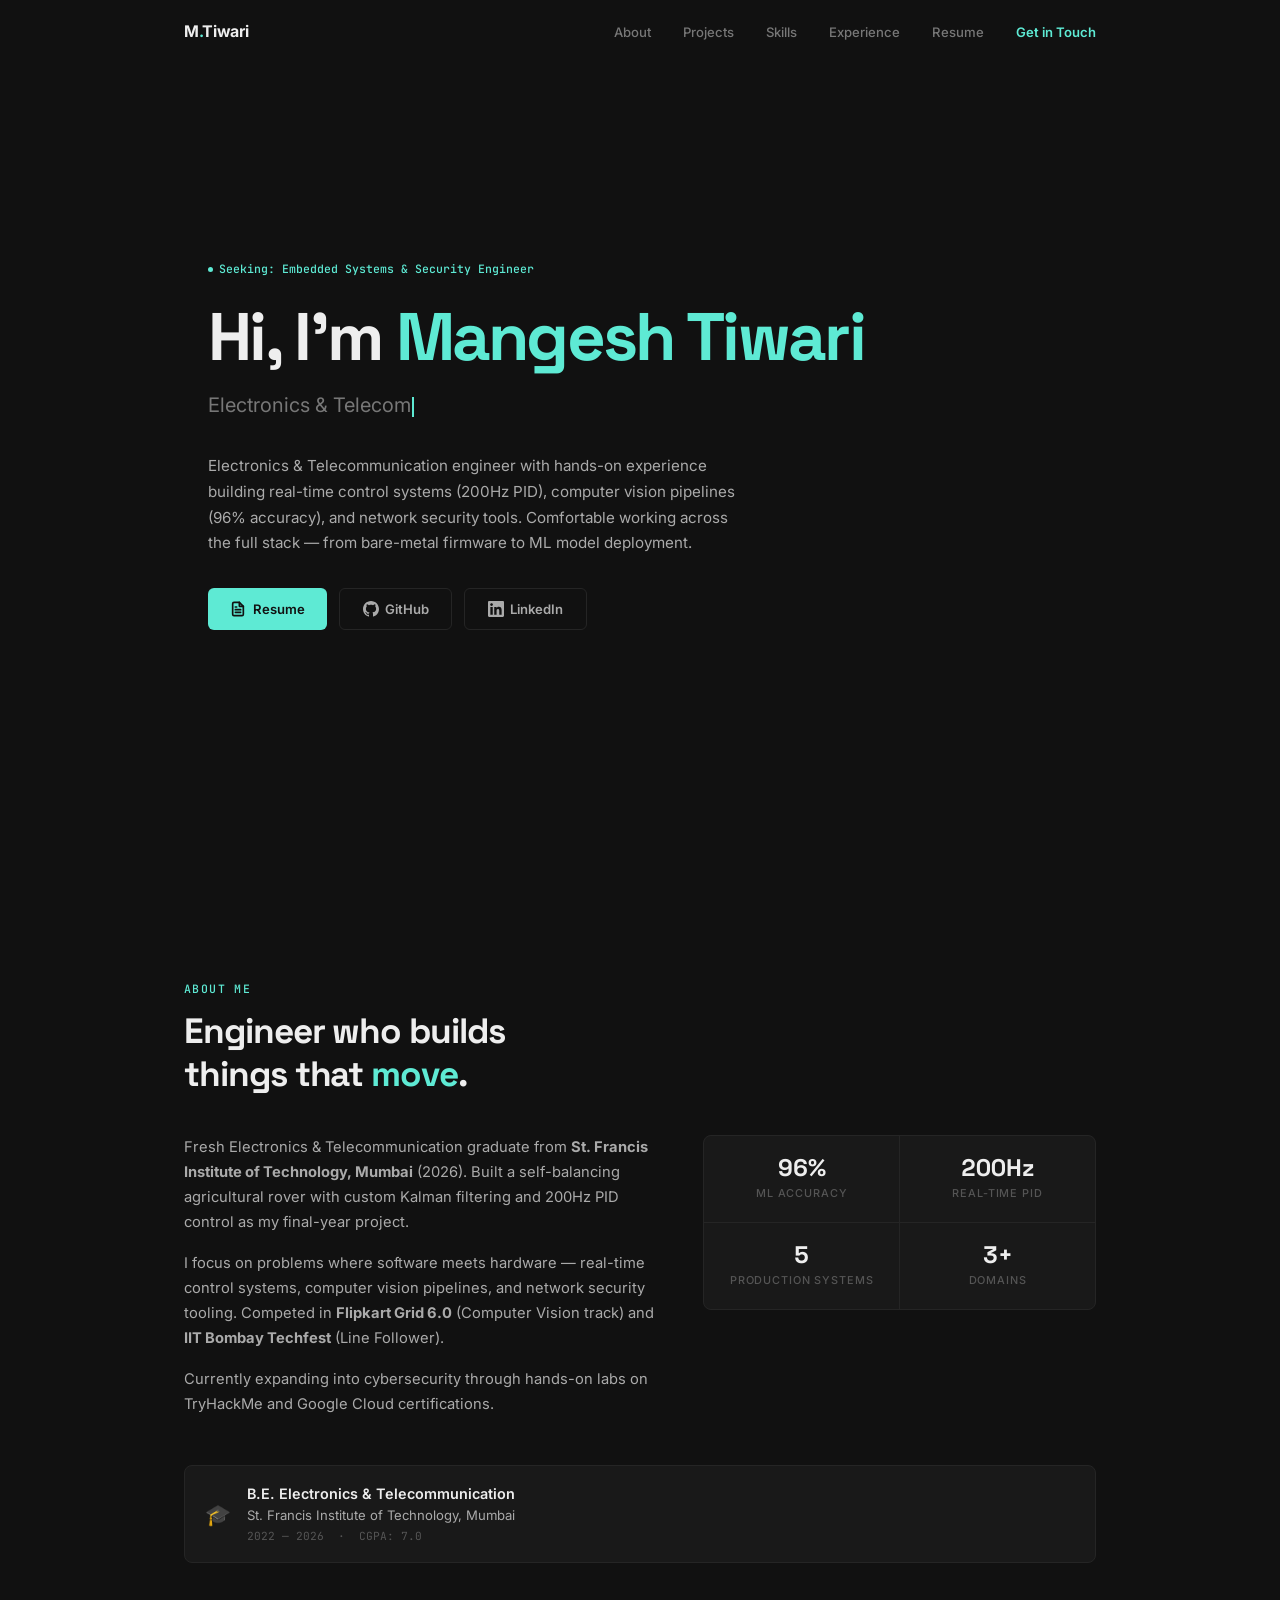
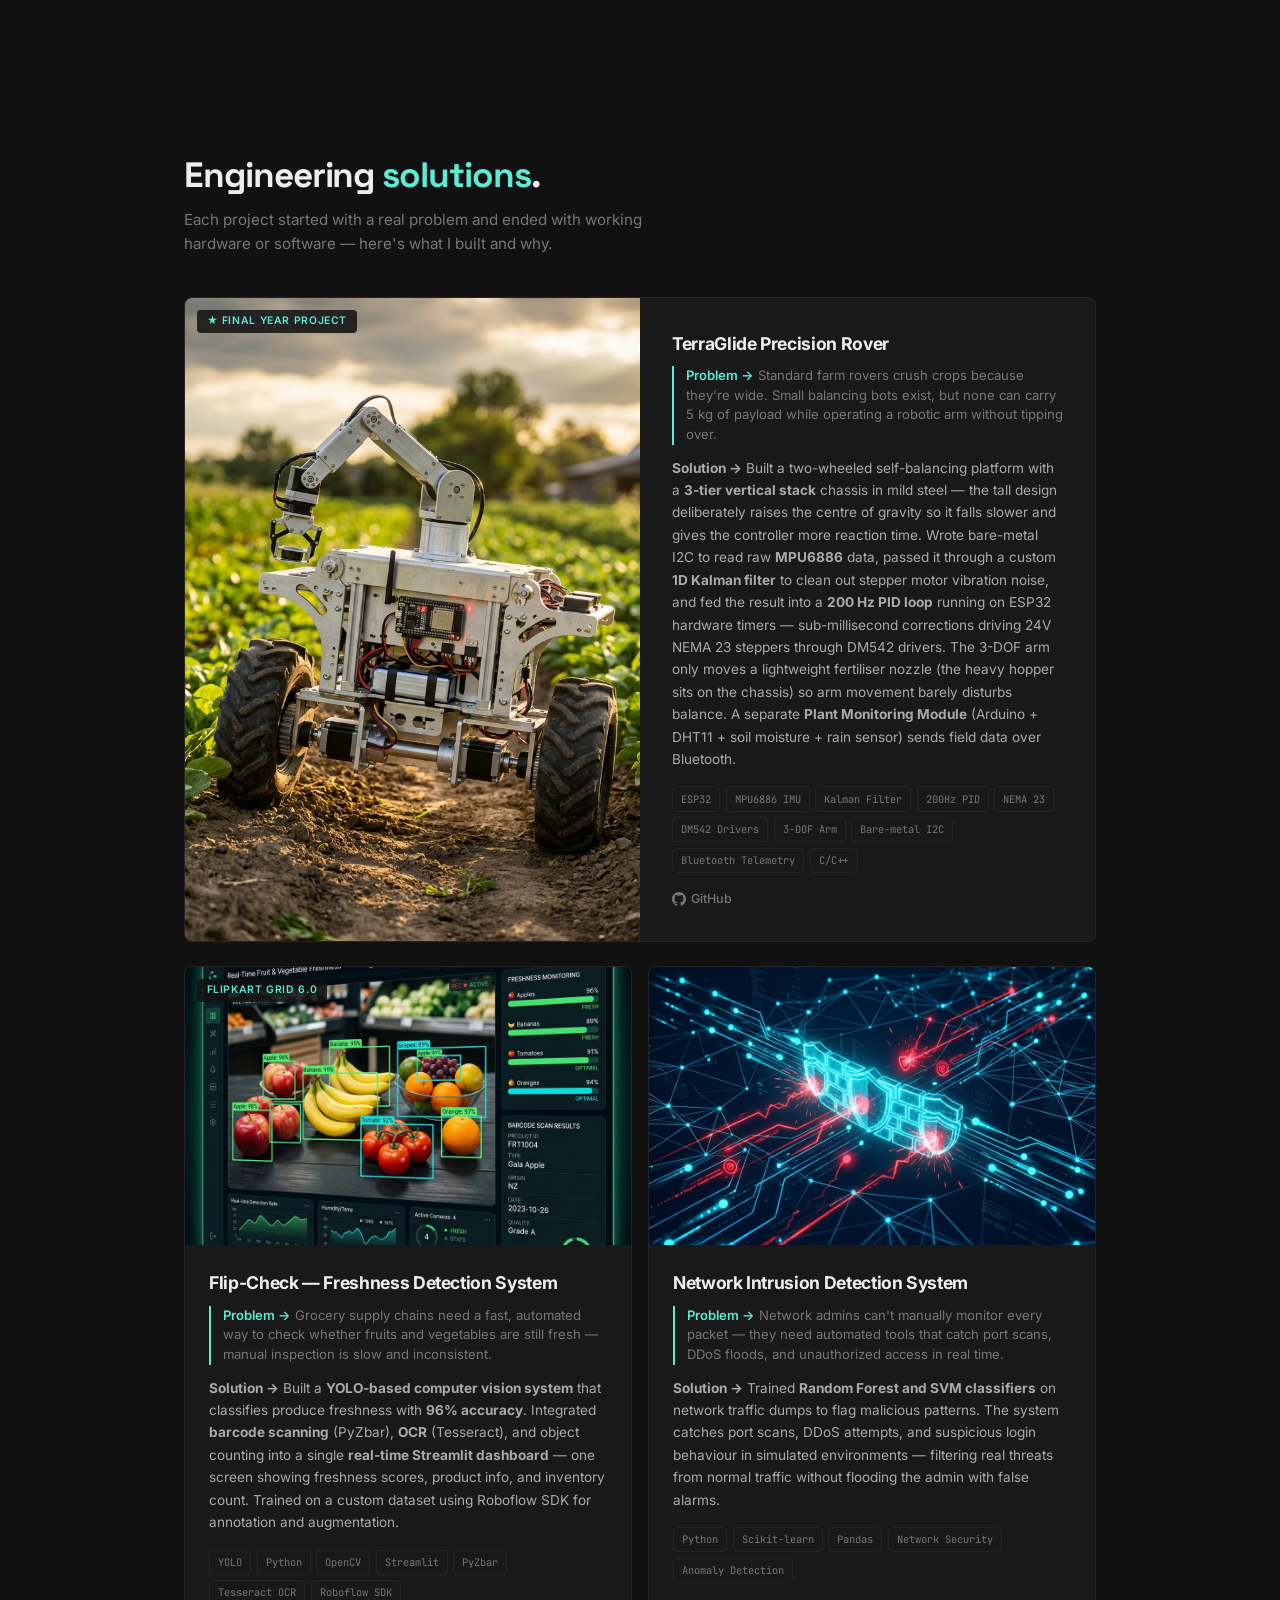
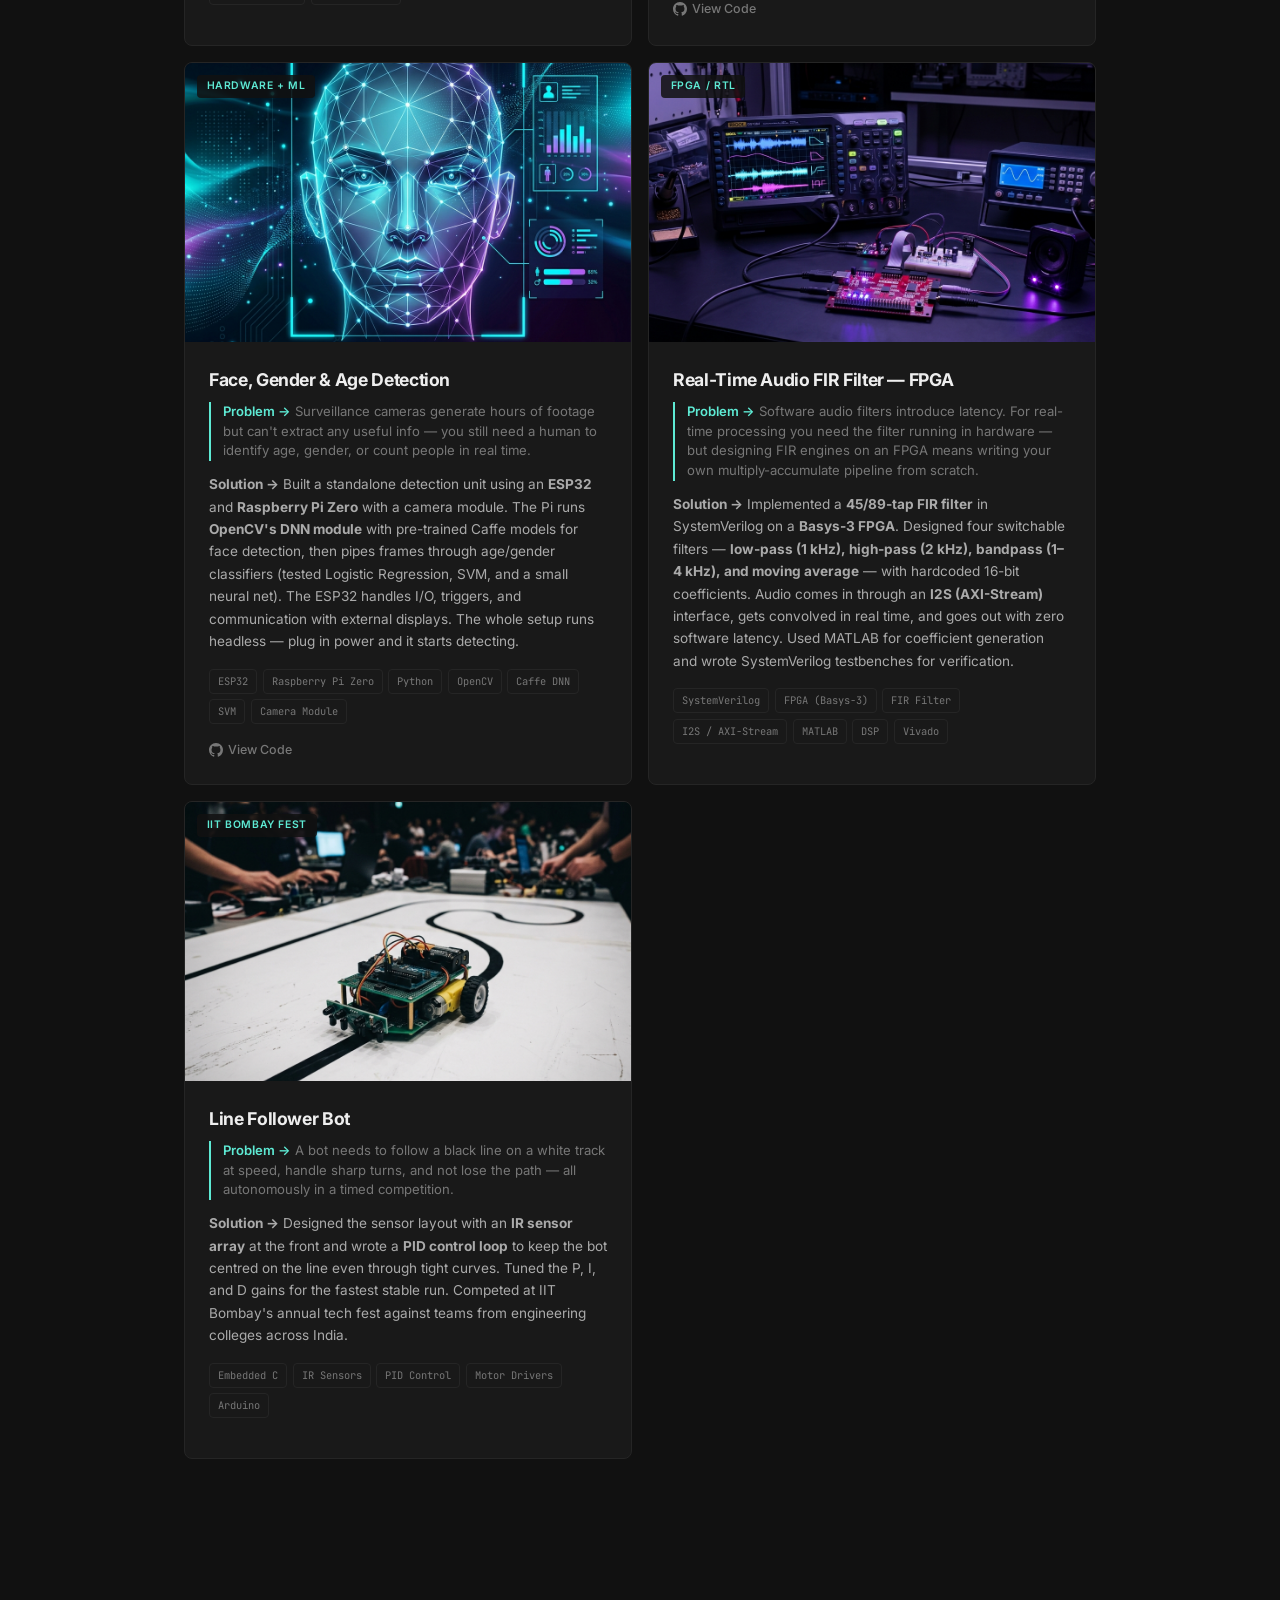
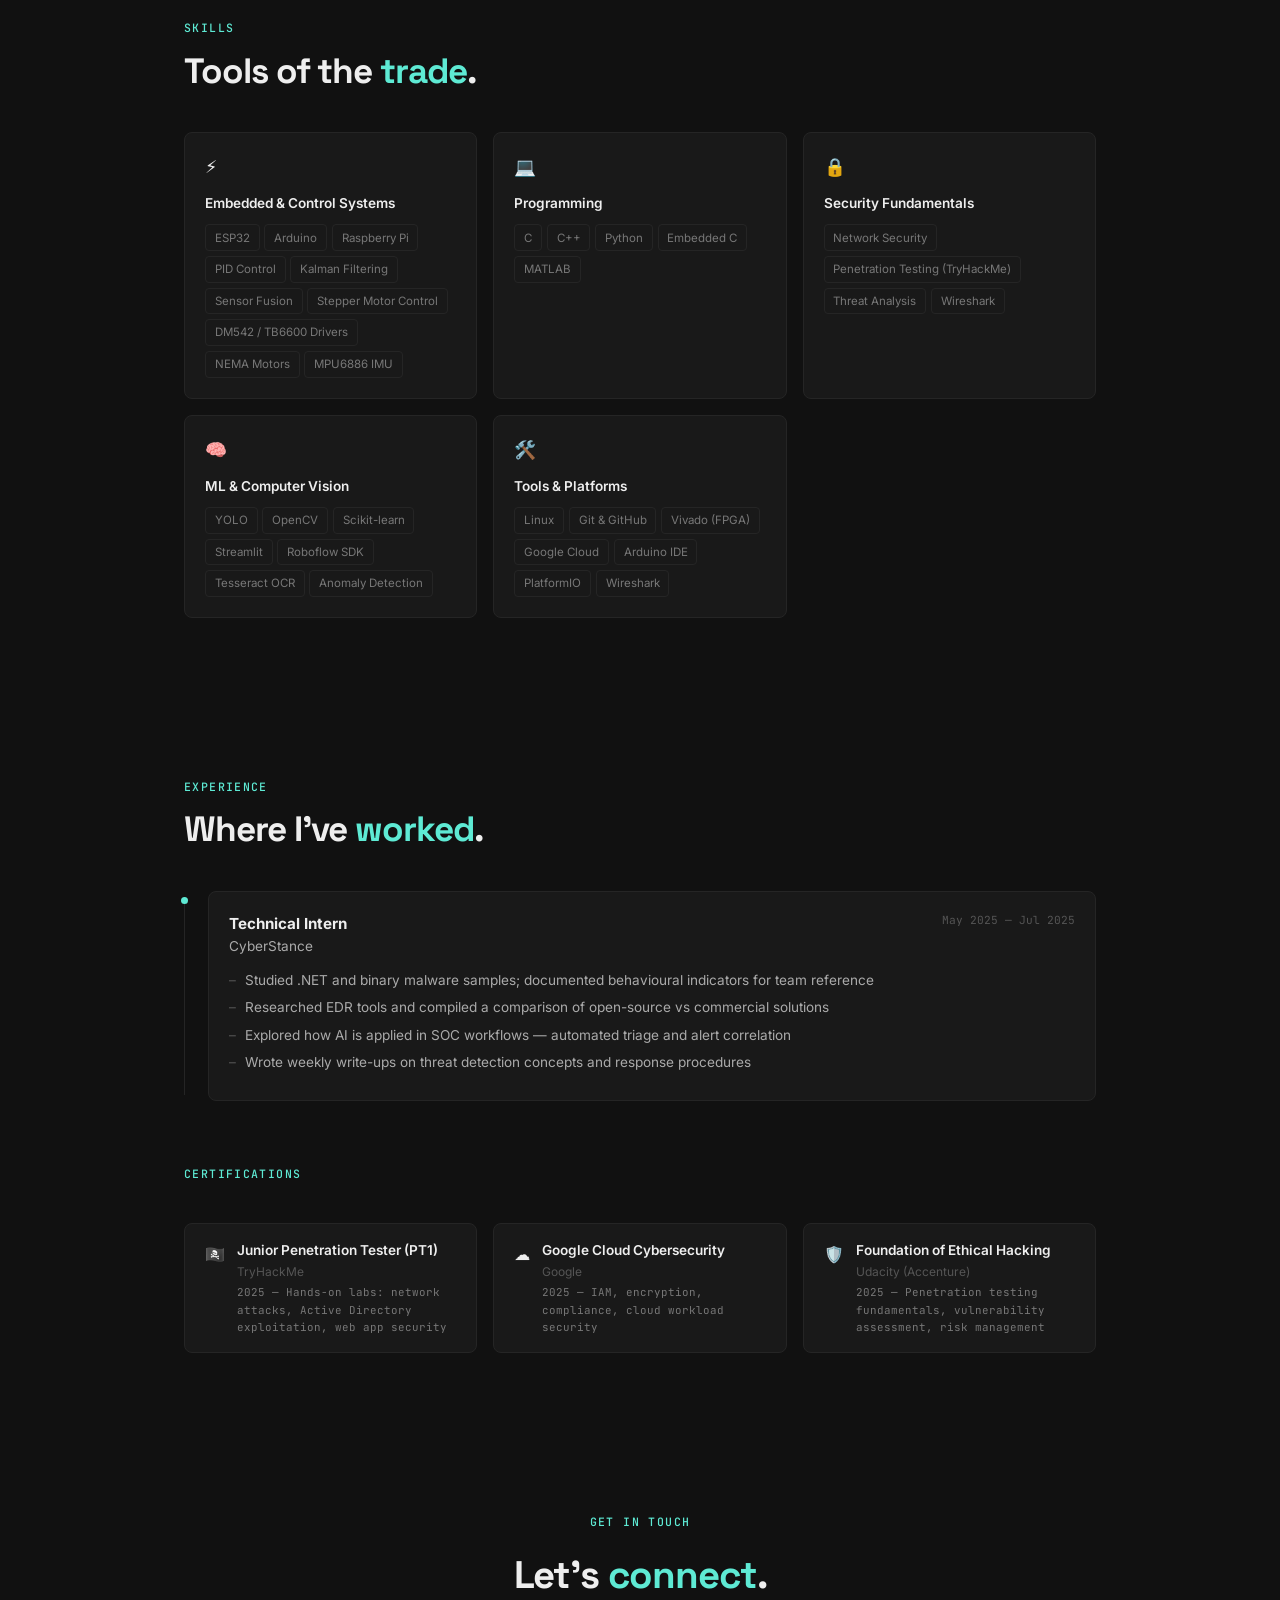
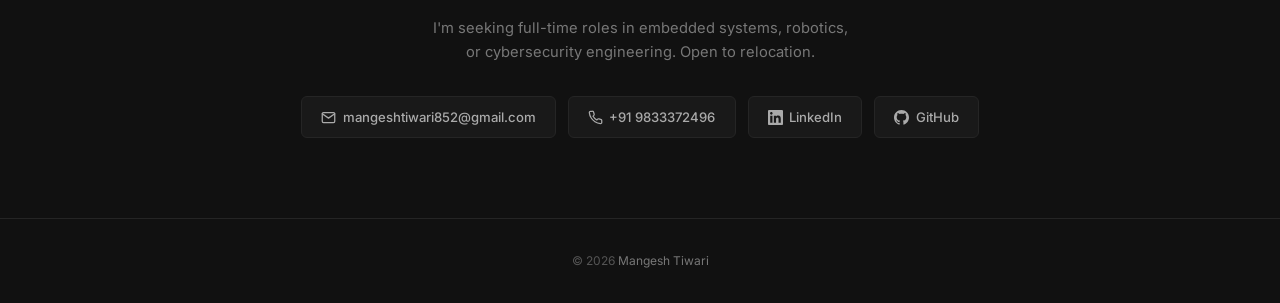
==== commit eaeef383: "Portfolio website with interactive resume" ====
--- a/index.html
+++ b/index.html
@@ -18,10 +18,7 @@
 </head>
 <body>
 
-  <!-- Background Effects -->
-  <div class="bg-grid" aria-hidden="true"></div>
-  <div class="bg-gradient-orb bg-gradient-orb--cyan" aria-hidden="true"></div>
-  <div class="bg-gradient-orb bg-gradient-orb--purple" aria-hidden="true"></div>
+
 
   <!-- ═══ Navigation ═══ -->
   <nav class="nav" id="nav">
@@ -37,6 +34,7 @@
         <li><a href="#projects" class="nav__link">Projects</a></li>
         <li><a href="#skills" class="nav__link">Skills</a></li>
         <li><a href="#experience" class="nav__link">Experience</a></li>
+        <li><a href="resume.html" class="nav__link" target="_blank">Resume</a></li>
         <li><a href="#contact" class="nav__link nav__cta">Get in Touch</a></li>
       </ul>
     </div>
@@ -47,7 +45,7 @@
     <div class="hero__container">
       <div class="hero__badge">
         <span class="dot"></span>
-        Open to Opportunities
+        Seeking: Embedded Systems &amp; Security Engineer
       </div>
 
       <h1 class="hero__name">
@@ -59,9 +57,10 @@
       </div>
 
       <p class="hero__bio">
-        Electronics &amp; Telecommunication engineer who builds real hardware — from
-        self-balancing robots running custom Kalman filters to network security systems.
-        I like solving problems that need both a soldering iron and a terminal.
+        Electronics &amp; Telecommunication engineer with hands-on experience building
+        real-time control systems (200Hz PID), computer vision pipelines (96% accuracy),
+        and network security tools. Comfortable working across the full stack — from
+        bare-metal firmware to ML model deployment.
       </p>
 
       <div class="hero__actions">
@@ -95,42 +94,39 @@
       <div class="about__grid">
         <div class="about__text reveal reveal--delay-2">
           <p>
-            I'm a fresh Electronics &amp; Telecommunication graduate from
-            <strong>St. Francis Institute of Technology, Mumbai</strong> (2026). My final-year
-            project — a 5.6 kg self-balancing agricultural rover — taught me more about
-            control theory, motor dynamics, and late-night debugging than four years of
-            textbooks ever could.
+            Fresh Electronics &amp; Telecommunication graduate from
+            <strong>St. Francis Institute of Technology, Mumbai</strong> (2026).
+            Built a self-balancing agricultural rover with custom Kalman filtering
+            and 200Hz PID control as my final-year project.
           </p>
           <p>
-            I gravitate toward problems where software meets hardware: writing Kalman
-            filters that keep a robot upright, designing PCB-level motor control, and
-            building network security tools that actually flag real threats. I've competed
-            in <strong>Flipkart Grid 6.0</strong> and built a line-follower bot for
-            <strong>IIT Bombay's tech fest</strong>.
+            I focus on problems where software meets hardware — real-time
+            control systems, computer vision pipelines, and network security tooling.
+            Competed in <strong>Flipkart Grid 6.0</strong> (Computer Vision track)
+            and <strong>IIT Bombay Techfest</strong> (Line Follower).
           </p>
           <p>
-            When I'm not wiring circuits, I'm usually on TryHackMe breaking into things
-            (legally) or analysing malware samples — because understanding how systems
-            fail makes you better at building ones that don't.
+            Currently expanding into cybersecurity through hands-on labs
+            on TryHackMe and Google Cloud certifications.
           </p>
         </div>
 
         <div class="about__stats reveal reveal--delay-3">
           <div class="stat-card">
-            <div class="stat-card__number">7+</div>
-            <div class="stat-card__label">Projects Built</div>
+            <div class="stat-card__number">96%</div>
+            <div class="stat-card__label">ML Accuracy</div>
           </div>
           <div class="stat-card">
-            <div class="stat-card__number">7.0</div>
-            <div class="stat-card__label">CGPA</div>
+            <div class="stat-card__number">200Hz</div>
+            <div class="stat-card__label">Real-time PID</div>
           </div>
           <div class="stat-card">
-            <div class="stat-card__number">3</div>
-            <div class="stat-card__label">Certifications</div>
+            <div class="stat-card__number">5</div>
+            <div class="stat-card__label">Production Systems</div>
           </div>
           <div class="stat-card">
-            <div class="stat-card__number">1</div>
-            <div class="stat-card__label">Internship</div>
+            <div class="stat-card__number">3+</div>
+            <div class="stat-card__label">Domains</div>
           </div>
         </div>
       </div>
@@ -402,22 +398,18 @@
             <span class="skill-pill">C++</span>
             <span class="skill-pill">Python</span>
             <span class="skill-pill">Embedded C</span>
-            <span class="skill-pill">SystemVerilog</span>
             <span class="skill-pill">MATLAB</span>
-            <span class="skill-pill">HTML/CSS/JS</span>
           </div>
         </div>
 
         <div class="skill-category reveal reveal--delay-2">
           <div class="skill-category__icon skill-category__icon--security">🔒</div>
-          <h3 class="skill-category__title">Cybersecurity</h3>
+          <h3 class="skill-category__title">Security Fundamentals</h3>
           <div class="skill-category__items">
-            <span class="skill-pill">Penetration Testing</span>
             <span class="skill-pill">Network Security</span>
-            <span class="skill-pill">Malware Analysis</span>
-            <span class="skill-pill">EDR</span>
-            <span class="skill-pill">SOC Operations</span>
-            <span class="skill-pill">Threat Detection</span>
+            <span class="skill-pill">Penetration Testing (TryHackMe)</span>
+            <span class="skill-pill">Threat Analysis</span>
+            <span class="skill-pill">Wireshark</span>
           </div>
         </div>
 
@@ -470,10 +462,10 @@
               <div class="timeline-item__date">May 2025 — Jul 2025</div>
             </div>
             <ul class="timeline-item__list">
-              <li>Reverse-engineered .NET and binary malware samples; documented findings with IOC indicators on GitHub</li>
-              <li>Researched Endpoint Detection &amp; Response (EDR) tooling and wrote a comparative analysis of commercial vs open-source solutions</li>
-              <li>Investigated SOC AI use-cases: automated triage, alert correlation, and false-positive reduction in real-world SOC workflows</li>
-              <li>Delivered weekly incident-style write-ups covering threat detection methodology and response procedures</li>
+              <li>Studied .NET and binary malware samples; documented behavioural indicators for team reference</li>
+              <li>Researched EDR tools and compiled a comparison of open-source vs commercial solutions</li>
+              <li>Explored how AI is applied in SOC workflows — automated triage and alert correlation</li>
+              <li>Wrote weekly write-ups on threat detection concepts and response procedures</li>
             </ul>
           </div>
         </div>
@@ -514,10 +506,10 @@
   <section class="section contact" id="contact">
     <div class="section__container">
       <span class="section__label reveal" style="justify-content: center;">Get in Touch</span>
-      <h2 class="contact__title reveal reveal--delay-1">Let's build<br>something <span class="text-accent">together</span>.</h2>
+      <h2 class="contact__title reveal reveal--delay-1">Let's <span class="text-accent">connect</span>.</h2>
       <p class="contact__subtitle reveal reveal--delay-2">
-        I'm actively looking for opportunities in embedded systems, electronics,
-        or security engineering. Let's talk.
+        I'm seeking full-time roles in embedded systems, robotics, or
+        cybersecurity engineering. Open to relocation.
       </p>
 
       <div class="contact__links reveal reveal--delay-3">
@@ -543,7 +535,7 @@
 
   <!-- ═══ Footer ═══ -->
   <footer class="footer">
-    <p>Built with ☕ by <span>Mangesh Tiwari</span> · © 2026</p>
+    <p>© 2026 <span>Mangesh Tiwari</span></p>
   </footer>
 
   <script src="index.js"></script>
--- a/index.css
+++ b/index.css
@@ -1,71 +1,25 @@
 /* =============================================
-   MANGESH TIWARI — PORTFOLIO DESIGN SYSTEM
-   Dark theme · Glassmorphism · Micro-animations
+   MANGESH TIWARI — PORTFOLIO
    ============================================= */
 
-@import url('https://fonts.googleapis.com/css2?family=Inter:wght@300;400;500;600;700;800;900&family=JetBrains+Mono:wght@400;500;600&family=Space+Grotesk:wght@400;500;600;700&display=swap');
-
-/* ── CSS Custom Properties ── */
+@import url('https://fonts.googleapis.com/css2?family=Inter:wght@400;500;600&family=JetBrains+Mono:wght@400;500&family=Space+Grotesk:wght@500;600;700&display=swap');
+
 :root {
-  /* Colors */
-  --bg-primary: #06080d;
-  --bg-secondary: #0c1017;
-  --bg-tertiary: #111827;
-  --bg-card: rgba(17, 24, 39, 0.6);
-  --bg-card-hover: rgba(17, 24, 39, 0.85);
-  --bg-glass: rgba(255, 255, 255, 0.03);
-  --border-glass: rgba(255, 255, 255, 0.06);
-  --border-glass-hover: rgba(0, 212, 255, 0.2);
-
-  --accent: #00d4ff;
-  --accent-dim: rgba(0, 212, 255, 0.15);
-  --accent-glow: rgba(0, 212, 255, 0.3);
-  --accent-secondary: #7c3aed;
-  --accent-secondary-dim: rgba(124, 58, 237, 0.15);
-  --accent-warm: #f59e0b;
-  --accent-green: #10b981;
-  --accent-rose: #f43f5e;
-
-  --text-primary: #f1f5f9;
-  --text-secondary: #94a3b8;
-  --text-tertiary: #64748b;
-  --text-muted: #475569;
-
-  /* Typography */
-  --font-sans: 'Inter', -apple-system, BlinkMacSystemFont, 'Segoe UI', sans-serif;
-  --font-mono: 'JetBrains Mono', 'Fira Code', monospace;
-
-  /* Spacing */
-  --section-padding: clamp(4rem, 10vw, 8rem) clamp(1rem, 5vw, 6rem);
-  --card-padding: clamp(1.25rem, 3vw, 2rem);
-  --gap-sm: 0.75rem;
-  --gap-md: 1.5rem;
-  --gap-lg: 2.5rem;
-  --gap-xl: 4rem;
-
-  /* Borders */
-  --radius-sm: 8px;
-  --radius-md: 12px;
-  --radius-lg: 20px;
-  --radius-xl: 28px;
-  --radius-full: 9999px;
-
-  /* Shadows */
-  --shadow-card: 0 4px 30px rgba(0, 0, 0, 0.3);
-  --shadow-glow: 0 0 40px rgba(0, 212, 255, 0.08);
-  --shadow-glow-strong: 0 0 60px rgba(0, 212, 255, 0.15);
-
-  /* Transitions */
-  --transition-fast: 150ms cubic-bezier(0.4, 0, 0.2, 1);
-  --transition-base: 300ms cubic-bezier(0.4, 0, 0.2, 1);
-  --transition-slow: 500ms cubic-bezier(0.4, 0, 0.2, 1);
-  --transition-spring: 500ms cubic-bezier(0.34, 1.56, 0.64, 1);
-}
-
-/* ── Reset & Base ── */
-*,
-*::before,
-*::after {
+  --bg: #111;
+  --bg-raised: #191919;
+  --border: #252525;
+  --border-hover: #3a3a3a;
+  --fg: #eee;
+  --fg-2: #aaa;
+  --fg-3: #777;
+  --fg-4: #555;
+  --accent: #5eead4;
+  --sans: 'Inter', system-ui, -apple-system, sans-serif;
+  --display: 'Space Grotesk', var(--sans);
+  --mono: 'JetBrains Mono', monospace;
+}
+
+*, *::before, *::after {
   margin: 0;
   padding: 0;
   box-sizing: border-box;
@@ -74,98 +28,45 @@
 html {
   scroll-behavior: smooth;
   scroll-padding-top: 80px;
-  font-size: 16px;
 }
 
 body {
-  font-family: var(--font-sans);
-  background: var(--bg-primary);
-  color: var(--text-primary);
-  line-height: 1.7;
-  overflow-x: hidden;
+  font-family: var(--sans);
+  background: var(--bg);
+  color: var(--fg);
+  line-height: 1.6;
   -webkit-font-smoothing: antialiased;
-  -moz-osx-font-smoothing: grayscale;
 }
 
 ::selection {
-  background: var(--accent-dim);
+  background: rgba(94, 234, 212, 0.2);
   color: var(--accent);
 }
 
 a {
-  color: var(--accent);
+  color: var(--fg-2);
   text-decoration: none;
-  transition: color var(--transition-fast);
-}
-
-a:hover {
-  color: var(--text-primary);
-}
-
-img {
-  max-width: 100%;
-  display: block;
-}
+  transition: color 0.15s;
+}
+a:hover { color: var(--accent); }
+
+img { max-width: 100%; display: block; }
 
 /* ── Scrollbar ── */
-::-webkit-scrollbar {
-  width: 6px;
-}
-
-::-webkit-scrollbar-track {
-  background: var(--bg-primary);
-}
-
-::-webkit-scrollbar-thumb {
-  background: var(--text-muted);
-  border-radius: var(--radius-full);
-}
-
-::-webkit-scrollbar-thumb:hover {
-  background: var(--accent);
-}
-
-/* ── Background Effects ── */
-.bg-grid {
-  position: fixed;
-  inset: 0;
-  background-image:
-    linear-gradient(rgba(255, 255, 255, 0.015) 1px, transparent 1px),
-    linear-gradient(90deg, rgba(255, 255, 255, 0.015) 1px, transparent 1px);
-  background-size: 60px 60px;
-  pointer-events: none;
-  z-index: 0;
-}
-
-.bg-gradient-orb {
-  position: fixed;
-  width: 600px;
-  height: 600px;
-  border-radius: 50%;
-  filter: blur(120px);
-  opacity: 0.12;
-  pointer-events: none;
-  z-index: 0;
-}
-
-.bg-gradient-orb--cyan {
-  background: var(--accent);
-  top: -200px;
-  right: -200px;
-  animation: float-orb 20s ease-in-out infinite;
-}
-
-.bg-gradient-orb--purple {
-  background: var(--accent-secondary);
-  bottom: -200px;
-  left: -200px;
-  animation: float-orb 25s ease-in-out infinite reverse;
-}
-
-@keyframes float-orb {
-  0%, 100% { transform: translate(0, 0) scale(1); }
-  33% { transform: translate(50px, -30px) scale(1.1); }
-  66% { transform: translate(-30px, 50px) scale(0.9); }
+::-webkit-scrollbar { width: 5px; }
+::-webkit-scrollbar-track { background: var(--bg); }
+::-webkit-scrollbar-thumb { background: var(--fg-4); border-radius: 99px; }
+
+/* ── Layout ── */
+.section {
+  max-width: 960px;
+  margin: 0 auto;
+  padding: 5rem 1.5rem;
+}
+
+.section__container {
+  max-width: 960px;
+  margin: 0 auto;
 }
 
 /* ── Navigation ── */
@@ -174,445 +75,345 @@
   top: 0;
   left: 0;
   right: 0;
-  z-index: 1000;
-  padding: 0 clamp(1rem, 5vw, 4rem);
-  transition: var(--transition-base);
+  z-index: 100;
+  transition: background 0.3s, border 0.3s;
 }
 
 .nav--scrolled {
-  background: rgba(6, 8, 13, 0.85);
-  backdrop-filter: blur(20px) saturate(180%);
-  -webkit-backdrop-filter: blur(20px) saturate(180%);
-  border-bottom: 1px solid var(--border-glass);
+  background: rgba(17, 17, 17, 0.9);
+  backdrop-filter: blur(12px);
+  -webkit-backdrop-filter: blur(12px);
+  border-bottom: 1px solid var(--border);
 }
 
 .nav__inner {
-  max-width: 1200px;
+  max-width: 960px;
   margin: 0 auto;
   display: flex;
   align-items: center;
   justify-content: space-between;
-  height: 72px;
+  height: 64px;
+  padding: 0 1.5rem;
 }
 
 .nav__logo {
-  font-weight: 800;
-  font-size: 1.25rem;
-  color: var(--text-primary);
+  font-weight: 700;
+  font-size: 1rem;
+  color: var(--fg);
   letter-spacing: -0.02em;
 }
-
-.nav__logo span {
+.nav__logo span { color: var(--accent); }
+
+.nav__links {
+  display: flex;
+  align-items: center;
+  gap: 2rem;
+  list-style: none;
+}
+
+.nav__link {
+  color: var(--fg-3);
+  font-size: 0.82rem;
+  font-weight: 500;
+  transition: color 0.15s;
+}
+.nav__link:hover { color: var(--fg); }
+
+.nav__cta {
   color: var(--accent);
-}
-
-.nav__links {
-  display: flex;
-  align-items: center;
-  gap: var(--gap-lg);
-  list-style: none;
-}
-
-.nav__link {
-  color: var(--text-secondary);
-  font-size: 0.875rem;
-  font-weight: 500;
-  letter-spacing: 0.01em;
-  transition: color var(--transition-fast);
-  position: relative;
-}
-
-.nav__link::after {
-  content: '';
-  position: absolute;
-  bottom: -4px;
-  left: 0;
-  width: 0;
-  height: 2px;
-  background: var(--accent);
-  transition: width var(--transition-base);
-  border-radius: var(--radius-full);
-}
-
-.nav__link:hover,
-.nav__link--active {
-  color: var(--text-primary);
-}
-
-.nav__link:hover::after,
-.nav__link--active::after {
-  width: 100%;
-}
-
-.nav__cta {
-  background: var(--accent-dim);
-  color: var(--accent);
-  padding: 0.5rem 1.25rem;
-  border-radius: var(--radius-full);
-  font-size: 0.875rem;
+  font-size: 0.82rem;
   font-weight: 600;
-  border: 1px solid rgba(0, 212, 255, 0.2);
-  transition: var(--transition-base);
-}
-
-.nav__cta:hover {
-  background: var(--accent);
-  color: var(--bg-primary);
-  box-shadow: var(--shadow-glow-strong);
-}
+}
+.nav__cta:hover { color: var(--fg); }
 
 /* Mobile Nav */
 .nav__toggle {
   display: none;
   flex-direction: column;
-  gap: 5px;
+  gap: 4px;
   background: none;
   border: none;
   cursor: pointer;
   padding: 4px;
 }
-
 .nav__toggle span {
+  width: 18px;
+  height: 1.5px;
+  background: var(--fg-2);
   display: block;
-  width: 22px;
-  height: 2px;
-  background: var(--text-secondary);
-  border-radius: var(--radius-full);
-  transition: var(--transition-base);
-}
-
-@media (max-width: 768px) {
-  .nav__toggle {
-    display: flex;
-  }
-
+}
+
+@media (max-width: 640px) {
+  .nav__toggle { display: flex; }
   .nav__links {
     position: fixed;
-    top: 72px;
+    top: 64px;
     left: 0;
     right: 0;
-    background: rgba(6, 8, 13, 0.95);
-    backdrop-filter: blur(20px);
-    -webkit-backdrop-filter: blur(20px);
+    background: rgba(17, 17, 17, 0.97);
+    backdrop-filter: blur(12px);
     flex-direction: column;
-    padding: 2rem;
-    gap: var(--gap-md);
-    border-bottom: 1px solid var(--border-glass);
+    padding: 1.5rem;
+    gap: 1rem;
+    border-bottom: 1px solid var(--border);
     transform: translateY(-110%);
     opacity: 0;
-    transition: var(--transition-base);
+    transition: 0.25s ease;
   }
-
   .nav__links--open {
     transform: translateY(0);
     opacity: 1;
   }
 }
 
-/* ── Section Base ── */
-.section {
-  padding: var(--section-padding);
-  position: relative;
-  z-index: 1;
-}
-
-.section__container {
-  max-width: 1200px;
-  margin: 0 auto;
-}
-
+/* ── Section Labels ── */
 .section__label {
-  display: inline-flex;
-  align-items: center;
-  gap: 0.5rem;
-  font-family: var(--font-mono);
-  font-size: 0.8rem;
+  font-family: var(--mono);
+  font-size: 0.72rem;
   font-weight: 500;
   color: var(--accent);
   text-transform: uppercase;
-  letter-spacing: 0.15em;
-  margin-bottom: 1rem;
-}
-
-.section__label::before {
-  content: '';
+  letter-spacing: 0.12em;
+  margin-bottom: 0.75rem;
   display: block;
-  width: 24px;
-  height: 1px;
-  background: var(--accent);
 }
 
 .section__title {
-  font-size: clamp(2rem, 5vw, 3rem);
-  font-weight: 800;
+  font-family: var(--display);
+  font-size: clamp(1.6rem, 4vw, 2.2rem);
+  font-weight: 700;
   letter-spacing: -0.03em;
-  line-height: 1.15;
-  margin-bottom: 1rem;
+  line-height: 1.2;
+  margin-bottom: 0.75rem;
+  color: var(--fg);
 }
 
 .section__subtitle {
-  font-size: 1.05rem;
-  color: var(--text-secondary);
-  max-width: 560px;
-  line-height: 1.7;
-}
-
-/* ── Hero Section ── */
+  font-size: 0.95rem;
+  color: var(--fg-3);
+  max-width: 520px;
+  line-height: 1.6;
+}
+
+/* ── Hero ── */
 .hero {
   min-height: 100vh;
   display: flex;
   align-items: center;
-  padding-top: 72px;
-  position: relative;
-  overflow: hidden;
+  padding-top: 64px;
 }
 
 .hero__container {
-  max-width: 1200px;
+  max-width: 960px;
   margin: 0 auto;
+  padding: 0 1.5rem;
   width: 100%;
-  padding: 0 clamp(1rem, 5vw, 6rem);
 }
 
 .hero__badge {
   display: inline-flex;
   align-items: center;
-  gap: 0.5rem;
-  background: var(--accent-dim);
+  gap: 0.4rem;
+  font-family: var(--mono);
+  font-size: 0.72rem;
+  font-weight: 500;
   color: var(--accent);
-  padding: 0.4rem 1rem;
-  border-radius: var(--radius-full);
-  font-size: 0.8rem;
-  font-weight: 600;
-  letter-spacing: 0.03em;
-  border: 1px solid rgba(0, 212, 255, 0.15);
-  margin-bottom: var(--gap-md);
-  animation: fadeInUp 0.6s ease-out;
+  margin-bottom: 1.5rem;
 }
 
 .hero__badge .dot {
-  width: 6px;
-  height: 6px;
+  width: 5px;
+  height: 5px;
   border-radius: 50%;
-  background: var(--accent-green);
-  animation: pulse-dot 2s ease-in-out infinite;
-}
-
-@keyframes pulse-dot {
-  0%, 100% { opacity: 1; transform: scale(1); }
-  50% { opacity: 0.5; transform: scale(0.8); }
+  background: var(--accent);
 }
 
 .hero__name {
-  font-size: clamp(2.75rem, 7vw, 5rem);
-  font-weight: 900;
+  font-family: var(--display);
+  font-size: clamp(2.5rem, 7vw, 4.2rem);
+  font-weight: 700;
   letter-spacing: -0.04em;
   line-height: 1.05;
-  margin-bottom: 0.75rem;
-  animation: fadeInUp 0.6s ease-out 0.1s both;
+  margin-bottom: 1rem;
 }
 
 .hero__name .gradient-text {
-  background: linear-gradient(135deg, var(--accent) 0%, #7c3aed 50%, var(--accent-warm) 100%);
-  -webkit-background-clip: text;
-  background-clip: text;
-  -webkit-text-fill-color: transparent;
+  color: var(--accent);
+  -webkit-text-fill-color: unset;
+  background: none;
 }
 
 .hero__typing-wrapper {
-  font-size: clamp(1.1rem, 2.5vw, 1.5rem);
-  color: var(--text-secondary);
-  font-weight: 400;
-  margin-bottom: var(--gap-lg);
-  min-height: 2.5rem;
-  animation: fadeInUp 0.6s ease-out 0.2s both;
+  font-size: clamp(1rem, 2vw, 1.25rem);
+  color: var(--fg-3);
+  margin-bottom: 2rem;
+  min-height: 2rem;
 }
 
 .hero__cursor {
   display: inline-block;
   width: 2px;
-  height: 1.2em;
+  height: 1em;
   background: var(--accent);
-  margin-left: 2px;
+  margin-left: 1px;
   vertical-align: text-bottom;
   animation: blink 1s step-end infinite;
 }
-
-@keyframes blink {
-  50% { opacity: 0; }
-}
+@keyframes blink { 50% { opacity: 0; } }
 
 .hero__bio {
-  font-size: 1.05rem;
-  color: var(--text-secondary);
-  max-width: 580px;
-  line-height: 1.8;
-  margin-bottom: var(--gap-lg);
-  animation: fadeInUp 0.6s ease-out 0.3s both;
+  font-size: 0.95rem;
+  color: var(--fg-2);
+  max-width: 540px;
+  line-height: 1.7;
+  margin-bottom: 2rem;
 }
 
 .hero__actions {
   display: flex;
-  align-items: center;
-  gap: var(--gap-md);
+  gap: 0.75rem;
   flex-wrap: wrap;
-  animation: fadeInUp 0.6s ease-out 0.4s both;
 }
 
 .btn {
   display: inline-flex;
   align-items: center;
-  gap: 0.5rem;
-  padding: 0.75rem 1.75rem;
-  border-radius: var(--radius-full);
-  font-size: 0.9rem;
+  gap: 0.4rem;
+  padding: 0.6rem 1.4rem;
+  border-radius: 6px;
+  font-size: 0.82rem;
   font-weight: 600;
   cursor: pointer;
-  transition: var(--transition-base);
+  transition: 0.15s;
   border: none;
   text-decoration: none;
 }
 
 .btn--primary {
   background: var(--accent);
-  color: var(--bg-primary);
-  box-shadow: 0 0 20px rgba(0, 212, 255, 0.2);
-}
-
+  color: #111;
+}
 .btn--primary:hover {
-  background: #33deff;
-  color: var(--bg-primary);
-  box-shadow: 0 0 40px rgba(0, 212, 255, 0.35);
-  transform: translateY(-2px);
+  background: #7cf5df;
+  color: #111;
 }
 
 .btn--ghost {
   background: transparent;
-  color: var(--text-secondary);
-  border: 1px solid var(--border-glass);
-  padding: 0.7rem 1.75rem;
-}
-
+  color: var(--fg-2);
+  border: 1px solid var(--border);
+}
 .btn--ghost:hover {
-  color: var(--text-primary);
-  border-color: var(--border-glass-hover);
-  background: var(--bg-glass);
-  transform: translateY(-2px);
-}
-
-.hero__scroll-indicator {
-  position: absolute;
-  bottom: 2rem;
-  left: 50%;
-  transform: translateX(-50%);
-  display: flex;
-  flex-direction: column;
-  align-items: center;
-  gap: 0.5rem;
-  color: var(--text-muted);
-  font-size: 0.75rem;
-  letter-spacing: 0.1em;
-  text-transform: uppercase;
-  animation: fadeInUp 0.6s ease-out 0.6s both;
-}
-
-.hero__scroll-line {
-  width: 1px;
-  height: 40px;
-  background: linear-gradient(to bottom, var(--accent), transparent);
-  animation: scroll-down 2s ease-in-out infinite;
-}
-
-@keyframes scroll-down {
-  0% { transform: scaleY(0); transform-origin: top; }
-  50% { transform: scaleY(1); transform-origin: top; }
-  50.01% { transform-origin: bottom; }
-  100% { transform: scaleY(0); transform-origin: bottom; }
-}
-
-/* ── About Section ── */
+  color: var(--fg);
+  border-color: var(--border-hover);
+}
+
+.hero__scroll-indicator { display: none; }
+.hero__scroll-line { display: none; }
+
+/* ── About ── */
 .about__grid {
   display: grid;
-  grid-template-columns: 1fr 1fr;
-  gap: var(--gap-xl);
+  grid-template-columns: 1.2fr 1fr;
+  gap: 3rem;
   align-items: start;
-  margin-top: var(--gap-xl);
+  margin-top: 2.5rem;
 }
 
 .about__text p {
-  color: var(--text-secondary);
-  margin-bottom: 1.25rem;
-  font-size: 1.02rem;
+  color: var(--fg-2);
+  margin-bottom: 1rem;
+  font-size: 0.92rem;
+  line-height: 1.7;
 }
 
 .about__stats {
   display: grid;
-  grid-template-columns: repeat(2, 1fr);
-  gap: var(--gap-md);
+  grid-template-columns: 1fr 1fr;
+  gap: 1px;
+  background: var(--border);
+  border: 1px solid var(--border);
+  border-radius: 8px;
+  overflow: hidden;
 }
 
 .stat-card {
-  background: var(--bg-card);
-  border: 1px solid var(--border-glass);
-  border-radius: var(--radius-md);
-  padding: var(--card-padding);
+  background: var(--bg-raised);
+  padding: 1.25rem;
   text-align: center;
-  transition: var(--transition-base);
-  backdrop-filter: blur(10px);
-  -webkit-backdrop-filter: blur(10px);
 }
 
 .stat-card:hover {
-  border-color: var(--border-glass-hover);
-  box-shadow: var(--shadow-glow);
-  transform: translateY(-4px);
+  background: #1e1e1e;
 }
 
 .stat-card__number {
-  font-size: 2.25rem;
-  font-weight: 800;
-  color: var(--accent);
-  letter-spacing: -0.03em;
+  font-family: var(--display);
+  font-size: 1.5rem;
+  font-weight: 700;
+  color: var(--fg);
   line-height: 1;
-  margin-bottom: 0.4rem;
+  margin-bottom: 0.3rem;
+  font-variant-numeric: tabular-nums;
 }
 
 .stat-card__label {
-  font-size: 0.8rem;
-  color: var(--text-tertiary);
+  font-size: 0.68rem;
+  color: var(--fg-4);
   text-transform: uppercase;
   letter-spacing: 0.08em;
   font-weight: 500;
 }
 
-@media (max-width: 768px) {
-  .about__grid {
-    grid-template-columns: 1fr;
-  }
-}
-
-/* ── Projects Section ── */
+/* ── Education ── */
+.education-card {
+  display: flex;
+  align-items: center;
+  gap: 1rem;
+  margin-top: 2rem;
+  padding: 1rem 1.25rem;
+  border: 1px solid var(--border);
+  border-radius: 8px;
+  background: var(--bg-raised);
+}
+
+.education-card__icon {
+  font-size: 1.3rem;
+  flex-shrink: 0;
+}
+
+.education-card__degree {
+  font-weight: 600;
+  font-size: 0.9rem;
+}
+.education-card__school {
+  color: var(--fg-2);
+  font-size: 0.82rem;
+}
+.education-card__meta {
+  font-family: var(--mono);
+  font-size: 0.7rem;
+  color: var(--fg-4);
+  margin-top: 0.15rem;
+}
+
+/* ── Projects ── */
 .projects__grid {
-  margin-top: var(--gap-xl);
+  margin-top: 2.5rem;
   display: flex;
   flex-direction: column;
-  gap: var(--gap-lg);
+  gap: 1.5rem;
 }
 
 .project-card {
-  background: var(--bg-card);
-  border: 1px solid var(--border-glass);
-  border-radius: var(--radius-lg);
+  border: 1px solid var(--border);
+  border-radius: 8px;
   overflow: hidden;
-  transition: var(--transition-base);
-  backdrop-filter: blur(10px);
-  -webkit-backdrop-filter: blur(10px);
-}
-
+  background: var(--bg-raised);
+  transition: border-color 0.2s;
+}
 .project-card:hover {
-  border-color: var(--border-glass-hover);
-  box-shadow: var(--shadow-glow);
-  transform: translateY(-4px);
+  border-color: var(--border-hover);
 }
 
 .project-card--featured {
@@ -625,967 +426,398 @@
   overflow: hidden;
   aspect-ratio: 16/10;
 }
-
 .project-card--featured .project-card__image {
   aspect-ratio: auto;
-  min-height: 360px;
+  min-height: 320px;
 }
 
 .project-card__image img {
   width: 100%;
   height: 100%;
   object-fit: cover;
-  transition: transform var(--transition-slow);
-}
-
+  transition: transform 0.4s ease;
+}
 .project-card:hover .project-card__image img {
-  transform: scale(1.05);
-}
-
-.project-card__image-overlay {
-  position: absolute;
-  inset: 0;
-  background: linear-gradient(135deg, rgba(0, 212, 255, 0.1), rgba(124, 58, 237, 0.1));
-  opacity: 0;
-  transition: opacity var(--transition-base);
-}
-
-.project-card:hover .project-card__image-overlay {
-  opacity: 1;
-}
+  transform: scale(1.03);
+}
+
+.project-card__image-overlay { display: none; }
 
 .project-card__badge {
   position: absolute;
-  top: 1rem;
-  left: 1rem;
-  background: rgba(0, 212, 255, 0.15);
+  top: 0.75rem;
+  left: 0.75rem;
+  background: rgba(17, 17, 17, 0.85);
   color: var(--accent);
-  padding: 0.3rem 0.8rem;
-  border-radius: var(--radius-full);
-  font-size: 0.7rem;
-  font-weight: 700;
-  letter-spacing: 0.1em;
+  padding: 0.2rem 0.6rem;
+  border-radius: 4px;
+  font-size: 0.65rem;
+  font-weight: 600;
+  letter-spacing: 0.06em;
   text-transform: uppercase;
-  backdrop-filter: blur(10px);
-  -webkit-backdrop-filter: blur(10px);
-  border: 1px solid rgba(0, 212, 255, 0.2);
 }
 
 .project-card__content {
-  padding: var(--card-padding);
+  padding: 1.5rem;
+}
+.project-card--featured .project-card__content {
+  padding: 2rem;
   display: flex;
   flex-direction: column;
   justify-content: center;
 }
 
-.project-card--featured .project-card__content {
-  padding: clamp(1.5rem, 3vw, 2.5rem);
-}
-
 .project-card__title {
-  font-size: 1.35rem;
+  font-size: 1.1rem;
   font-weight: 700;
   letter-spacing: -0.02em;
   margin-bottom: 0.5rem;
 }
 
 .project-card__problem {
-  font-family: 'Space Grotesk', var(--font-sans);
-  font-size: 0.88rem;
-  font-weight: 500;
-  font-style: italic;
-  color: var(--text-secondary);
+  font-size: 0.82rem;
+  color: var(--fg-3);
+  margin-bottom: 0.75rem;
+  padding-left: 0.75rem;
+  border-left: 2px solid var(--accent);
+  line-height: 1.5;
+  font-style: normal;
+}
+.project-card__problem strong {
+  color: var(--accent);
+  font-weight: 600;
+}
+
+.project-card__desc {
+  color: var(--fg-2);
+  font-size: 0.85rem;
+  line-height: 1.65;
   margin-bottom: 1rem;
-  padding-left: 1rem;
-  border-left: 2px solid var(--accent);
-  line-height: 1.6;
-  letter-spacing: -0.01em;
-}
-
-.project-card__problem strong,
-.project-card__problem b {
-  color: var(--accent);
-  font-style: normal;
-  font-weight: 600;
-}
-
-.project-card__desc {
-  color: var(--text-secondary);
-  font-size: 0.92rem;
-  line-height: 1.7;
-  margin-bottom: 1.25rem;
 }
 
 .project-card__tech {
   display: flex;
   flex-wrap: wrap;
-  gap: 0.4rem;
-  margin-bottom: 1.25rem;
+  gap: 0.35rem;
+  margin-bottom: 1rem;
 }
 
 .tech-tag {
-  background: var(--bg-glass);
-  color: var(--text-secondary);
-  padding: 0.25rem 0.65rem;
-  border-radius: var(--radius-full);
-  font-size: 0.72rem;
-  font-weight: 500;
-  border: 1px solid var(--border-glass);
-  transition: var(--transition-fast);
-}
-
-.tech-tag:hover {
-  border-color: var(--border-glass-hover);
-  color: var(--accent);
+  color: var(--fg-3);
+  font-family: var(--mono);
+  font-size: 0.65rem;
+  padding: 0.2rem 0.5rem;
+  border: 1px solid var(--border);
+  border-radius: 4px;
+  background: transparent;
 }
 
 .project-card__links {
   display: flex;
-  gap: 1rem;
-  align-items: center;
+  gap: 0.75rem;
 }
 
 .project-card__link {
   display: inline-flex;
   align-items: center;
-  gap: 0.4rem;
-  color: var(--text-secondary);
-  font-size: 0.85rem;
+  gap: 0.3rem;
+  color: var(--fg-3);
+  font-size: 0.78rem;
   font-weight: 500;
-  transition: var(--transition-fast);
-}
-
-.project-card__link:hover {
-  color: var(--accent);
-}
-
-.project-card__link svg {
-  width: 16px;
-  height: 16px;
-}
-
-/* Non-featured project grid */
+  transition: color 0.15s;
+}
+.project-card__link:hover { color: var(--accent); }
+.project-card__link svg { width: 14px; height: 14px; }
+
 .projects__secondary {
   display: grid;
-  grid-template-columns: repeat(auto-fit, minmax(320px, 1fr));
-  gap: var(--gap-md);
-}
-
-@media (max-width: 768px) {
-  .project-card--featured {
-    grid-template-columns: 1fr;
-  }
-
-  .project-card--featured .project-card__image {
-    min-height: 220px;
-    aspect-ratio: 16/10;
-  }
-}
-
-/* ── Skills Section ── */
+  grid-template-columns: repeat(auto-fit, minmax(300px, 1fr));
+  gap: 1rem;
+}
+
+/* ── Skills ── */
 .skills__grid {
   display: grid;
-  grid-template-columns: repeat(auto-fit, minmax(280px, 1fr));
-  gap: var(--gap-md);
-  margin-top: var(--gap-xl);
+  grid-template-columns: repeat(auto-fit, minmax(260px, 1fr));
+  gap: 1rem;
+  margin-top: 2.5rem;
 }
 
 .skill-category {
-  background: var(--bg-card);
-  border: 1px solid var(--border-glass);
-  border-radius: var(--radius-md);
-  padding: var(--card-padding);
-  transition: var(--transition-base);
-  backdrop-filter: blur(10px);
-  -webkit-backdrop-filter: blur(10px);
-}
-
-.skill-category:hover {
-  border-color: var(--border-glass-hover);
-  box-shadow: var(--shadow-glow);
-  transform: translateY(-4px);
-}
+  padding: 1.25rem;
+  border: 1px solid var(--border);
+  border-radius: 8px;
+  background: var(--bg-raised);
+  transition: border-color 0.2s;
+}
+.skill-category:hover { border-color: var(--border-hover); }
 
 .skill-category__icon {
-  width: 44px;
-  height: 44px;
-  border-radius: var(--radius-sm);
-  display: flex;
-  align-items: center;
-  justify-content: center;
-  font-size: 1.3rem;
-  margin-bottom: 1rem;
-}
-
-.skill-category__icon--embedded { background: var(--accent-dim); }
-.skill-category__icon--programming { background: var(--accent-secondary-dim); }
-.skill-category__icon--security { background: rgba(244, 63, 94, 0.15); }
-.skill-category__icon--ml { background: rgba(245, 158, 11, 0.15); }
-.skill-category__icon--tools { background: rgba(16, 185, 129, 0.15); }
+  font-size: 1.1rem;
+  margin-bottom: 0.75rem;
+}
 
 .skill-category__title {
-  font-size: 1rem;
-  font-weight: 700;
-  margin-bottom: 0.75rem;
-  letter-spacing: -0.01em;
+  font-size: 0.85rem;
+  font-weight: 600;
+  margin-bottom: 0.6rem;
+  color: var(--fg);
 }
 
 .skill-category__items {
   display: flex;
   flex-wrap: wrap;
-  gap: 0.4rem;
+  gap: 0.3rem;
 }
 
 .skill-pill {
-  background: var(--bg-glass);
-  color: var(--text-secondary);
-  padding: 0.3rem 0.7rem;
-  border-radius: var(--radius-full);
-  font-size: 0.78rem;
-  font-weight: 500;
-  border: 1px solid var(--border-glass);
-  transition: var(--transition-fast);
-}
-
+  color: var(--fg-3);
+  font-size: 0.72rem;
+  padding: 0.2rem 0.55rem;
+  border: 1px solid var(--border);
+  border-radius: 4px;
+  background: transparent;
+  transition: color 0.15s, border-color 0.15s;
+}
 .skill-pill:hover {
-  color: var(--accent);
-  border-color: var(--border-glass-hover);
-}
-
-/* ── Experience Section ── */
+  color: var(--fg-2);
+  border-color: var(--border-hover);
+}
+
+/* ── Experience ── */
 .experience__timeline {
-  margin-top: var(--gap-xl);
+  margin-top: 2.5rem;
   position: relative;
-  padding-left: 2rem;
+  padding-left: 1.5rem;
 }
 
 .experience__timeline::before {
   content: '';
   position: absolute;
   left: 0;
-  top: 8px;
-  bottom: 8px;
-  width: 2px;
-  background: linear-gradient(to bottom, var(--accent), var(--accent-secondary), transparent);
-  border-radius: var(--radius-full);
+  top: 6px;
+  bottom: 6px;
+  width: 1px;
+  background: var(--border);
 }
 
 .timeline-item {
   position: relative;
-  margin-bottom: var(--gap-lg);
+  margin-bottom: 2rem;
 }
 
 .timeline-item__dot {
   position: absolute;
-  left: -2rem;
-  top: 8px;
-  width: 12px;
-  height: 12px;
+  left: -1.5rem;
+  top: 6px;
+  width: 7px;
+  height: 7px;
   border-radius: 50%;
   background: var(--accent);
-  border: 2px solid var(--bg-primary);
-  box-shadow: 0 0 12px var(--accent-glow);
-  transform: translateX(-5px);
+  transform: translateX(-3px);
 }
 
 .timeline-item__card {
-  background: var(--bg-card);
-  border: 1px solid var(--border-glass);
-  border-radius: var(--radius-md);
-  padding: var(--card-padding);
-  transition: var(--transition-base);
-  backdrop-filter: blur(10px);
-  -webkit-backdrop-filter: blur(10px);
-}
-
-.timeline-item__card:hover {
-  border-color: var(--border-glass-hover);
-  box-shadow: var(--shadow-glow);
+  padding: 1.25rem;
+  border: 1px solid var(--border);
+  border-radius: 8px;
+  background: var(--bg-raised);
 }
 
 .timeline-item__header {
   display: flex;
-  align-items: center;
   justify-content: space-between;
   flex-wrap: wrap;
-  gap: 0.5rem;
-  margin-bottom: 1rem;
+  gap: 0.4rem;
+  margin-bottom: 0.75rem;
 }
 
 .timeline-item__role {
-  font-size: 1.15rem;
+  font-size: 0.95rem;
   font-weight: 700;
 }
 
 .timeline-item__company {
-  color: var(--accent);
-  font-weight: 600;
-  font-size: 0.95rem;
+  color: var(--fg-2);
+  font-size: 0.85rem;
 }
 
 .timeline-item__date {
-  font-family: var(--font-mono);
-  font-size: 0.78rem;
-  color: var(--text-tertiary);
-}
-
-.timeline-item__list {
-  list-style: none;
-}
-
+  font-family: var(--mono);
+  font-size: 0.7rem;
+  color: var(--fg-4);
+}
+
+.timeline-item__list { list-style: none; }
 .timeline-item__list li {
   position: relative;
-  padding-left: 1.25rem;
-  color: var(--text-secondary);
-  font-size: 0.92rem;
-  margin-bottom: 0.6rem;
-  line-height: 1.6;
-}
-
+  padding-left: 1rem;
+  color: var(--fg-2);
+  font-size: 0.85rem;
+  margin-bottom: 0.4rem;
+  line-height: 1.55;
+}
 .timeline-item__list li::before {
-  content: '▸';
+  content: '–';
   position: absolute;
   left: 0;
-  color: var(--accent);
-  font-weight: 700;
-}
-
-/* ── Certifications Section ── */
+  color: var(--fg-4);
+}
+
+/* ── Certifications ── */
 .certs__grid {
   display: grid;
-  grid-template-columns: repeat(auto-fit, minmax(300px, 1fr));
-  gap: var(--gap-md);
-  margin-top: var(--gap-xl);
+  grid-template-columns: repeat(auto-fit, minmax(280px, 1fr));
+  gap: 1rem;
+  margin-top: 2.5rem;
 }
 
 .cert-card {
-  background: var(--bg-card);
-  border: 1px solid var(--border-glass);
-  border-radius: var(--radius-md);
-  padding: var(--card-padding);
-  transition: var(--transition-base);
-  display: flex;
-  gap: 1rem;
+  display: flex;
+  gap: 0.75rem;
   align-items: flex-start;
-  backdrop-filter: blur(10px);
-  -webkit-backdrop-filter: blur(10px);
-}
-
-.cert-card:hover {
-  border-color: var(--border-glass-hover);
-  box-shadow: var(--shadow-glow);
-  transform: translateY(-4px);
-}
+  padding: 1rem 1.25rem;
+  border: 1px solid var(--border);
+  border-radius: 8px;
+  background: var(--bg-raised);
+  transition: border-color 0.2s;
+}
+.cert-card:hover { border-color: var(--border-hover); }
 
 .cert-card__icon {
-  width: 44px;
-  height: 44px;
-  border-radius: var(--radius-sm);
-  background: var(--accent-dim);
-  display: flex;
-  align-items: center;
+  font-size: 1rem;
+  flex-shrink: 0;
+  margin-top: 0.1rem;
+}
+.cert-card__title {
+  font-size: 0.85rem;
+  font-weight: 600;
+}
+.cert-card__issuer {
+  font-size: 0.75rem;
+  color: var(--fg-4);
+}
+.cert-card__year {
+  font-family: var(--mono);
+  font-size: 0.68rem;
+  color: var(--fg-3);
+  margin-top: 0.2rem;
+}
+
+/* ── Contact ── */
+.contact { text-align: center; }
+
+.contact__title {
+  font-family: var(--display);
+  font-size: clamp(1.5rem, 4vw, 2.4rem);
+  font-weight: 700;
+  letter-spacing: -0.03em;
+}
+
+.contact__subtitle {
+  color: var(--fg-3);
+  max-width: 420px;
+  margin: 0.75rem auto 2rem;
+  font-size: 0.92rem;
+}
+
+.contact__links {
+  display: flex;
   justify-content: center;
-  font-size: 1.2rem;
-  flex-shrink: 0;
-}
-
-.cert-card__title {
-  font-size: 0.95rem;
-  font-weight: 700;
-  margin-bottom: 0.25rem;
-}
-
-.cert-card__issuer {
-  font-size: 0.82rem;
-  color: var(--text-tertiary);
-}
-
-.cert-card__year {
-  font-family: var(--font-mono);
-  font-size: 0.72rem;
-  color: var(--accent);
-  margin-top: 0.35rem;
-}
-
-/* ── Contact Section ── */
-.contact {
-  text-align: center;
-}
-
-.contact__title {
-  font-size: clamp(2rem, 5vw, 3.5rem);
-  font-weight: 900;
-  letter-spacing: -0.04em;
-}
-
-.contact__subtitle {
-  color: var(--text-secondary);
-  max-width: 500px;
-  margin: 1rem auto var(--gap-lg);
-  font-size: 1.05rem;
-}
-
-.contact__links {
-  display: flex;
-  align-items: center;
-  justify-content: center;
-  gap: var(--gap-md);
+  gap: 0.75rem;
   flex-wrap: wrap;
-  margin-bottom: var(--gap-lg);
 }
 
 .contact-link {
   display: inline-flex;
   align-items: center;
-  gap: 0.6rem;
-  background: var(--bg-card);
-  border: 1px solid var(--border-glass);
-  padding: 0.85rem 1.5rem;
-  border-radius: var(--radius-full);
-  color: var(--text-secondary);
-  font-size: 0.9rem;
+  gap: 0.4rem;
+  padding: 0.6rem 1.2rem;
+  border: 1px solid var(--border);
+  border-radius: 6px;
+  color: var(--fg-2);
+  font-size: 0.82rem;
   font-weight: 500;
-  transition: var(--transition-base);
-  backdrop-filter: blur(10px);
-  -webkit-backdrop-filter: blur(10px);
-}
-
+  transition: 0.15s;
+  background: var(--bg-raised);
+}
 .contact-link:hover {
-  border-color: var(--border-glass-hover);
-  color: var(--accent);
-  transform: translateY(-3px);
-  box-shadow: var(--shadow-glow);
-}
-
-.contact-link svg {
-  width: 18px;
-  height: 18px;
-}
+  border-color: var(--border-hover);
+  color: var(--fg);
+}
+.contact-link svg { width: 15px; height: 15px; }
 
 /* ── Footer ── */
 .footer {
   text-align: center;
-  padding: 2rem;
-  border-top: 1px solid var(--border-glass);
-  color: var(--text-muted);
-  font-size: 0.82rem;
-}
-
-.footer span {
-  color: var(--accent);
-}
-
-/* ── Scroll Animations ── */
+  padding: 2rem 1.5rem;
+  border-top: 1px solid var(--border);
+  color: var(--fg-4);
+  font-size: 0.75rem;
+}
+.footer span { color: var(--fg-3); }
+
+/* ── Animations ── */
 .reveal {
   opacity: 0;
-  transform: translateY(30px);
-  transition: opacity 0.7s ease-out, transform 0.7s ease-out;
-}
-
+  transform: translateY(20px);
+  transition: opacity 0.5s ease, transform 0.5s ease;
+}
 .reveal--visible {
   opacity: 1;
   transform: translateY(0);
 }
-
-.reveal--delay-1 { transition-delay: 0.1s; }
-.reveal--delay-2 { transition-delay: 0.2s; }
-.reveal--delay-3 { transition-delay: 0.3s; }
-.reveal--delay-4 { transition-delay: 0.4s; }
-.reveal--delay-5 { transition-delay: 0.5s; }
-
-/* ── Utility ── */
+.reveal--delay-1 { transition-delay: 0.05s; }
+.reveal--delay-2 { transition-delay: 0.1s; }
+.reveal--delay-3 { transition-delay: 0.15s; }
+.reveal--delay-4 { transition-delay: 0.2s; }
+.reveal--delay-5 { transition-delay: 0.25s; }
+
 @keyframes fadeInUp {
-  from {
-    opacity: 0;
-    transform: translateY(24px);
-  }
-  to {
-    opacity: 1;
-    transform: translateY(0);
-  }
+  from { opacity: 0; transform: translateY(16px); }
+  to { opacity: 1; transform: translateY(0); }
 }
 
 .text-accent { color: var(--accent); }
-.text-secondary { color: var(--text-secondary); }
-.font-mono { font-family: var(--font-mono); }
-
-/* Education mini section */
-.education-card {
-  background: var(--bg-card);
-  border: 1px solid var(--border-glass);
-  border-radius: var(--radius-md);
-  padding: var(--card-padding);
-  display: flex;
-  align-items: center;
-  gap: 1.25rem;
-  margin-top: var(--gap-lg);
-  transition: var(--transition-base);
-  backdrop-filter: blur(10px);
-  -webkit-backdrop-filter: blur(10px);
-}
-
-.education-card:hover {
-  border-color: var(--border-glass-hover);
-  box-shadow: var(--shadow-glow);
-}
-
-.education-card__icon {
-  width: 52px;
-  height: 52px;
-  border-radius: var(--radius-sm);
-  background: var(--accent-dim);
-  display: flex;
-  align-items: center;
-  justify-content: center;
-  font-size: 1.5rem;
-  flex-shrink: 0;
-}
-
-.education-card__degree {
-  font-weight: 700;
-  font-size: 1rem;
-}
-
-.education-card__school {
-  color: var(--text-secondary);
-  font-size: 0.88rem;
-}
-
-.education-card__meta {
-  font-family: var(--font-mono);
-  font-size: 0.75rem;
-  color: var(--text-tertiary);
-  margin-top: 0.2rem;
-}
-
-/* ═══════════════════════════════════════════
-   RESPONSIVE — Tablet (≤ 1024px)
-   ═══════════════════════════════════════════ */
-@media (max-width: 1024px) {
-  :root {
-    --section-padding: clamp(3rem, 8vw, 6rem) clamp(1rem, 4vw, 3rem);
-    --gap-xl: 3rem;
-  }
-
-  .hero__name {
-    font-size: clamp(2.25rem, 6vw, 3.5rem);
-  }
-
-  .project-card--featured {
-    grid-template-columns: 1fr 1fr;
-  }
-
-  .projects__secondary {
-    grid-template-columns: repeat(auto-fit, minmax(280px, 1fr));
-  }
-
-  .skills__grid {
-    grid-template-columns: repeat(auto-fit, minmax(240px, 1fr));
-  }
-
-  .certs__grid {
-    grid-template-columns: repeat(auto-fit, minmax(260px, 1fr));
-  }
-
-  .contact__links {
-    gap: var(--gap-sm);
-  }
-}
-
-/* ═══════════════════════════════════════════
-   RESPONSIVE — Mobile (≤ 768px)
-   ═══════════════════════════════════════════ */
+.text-secondary { color: var(--fg-2); }
+.font-mono { font-family: var(--mono); }
+
+/* ═══ Responsive ═══ */
 @media (max-width: 768px) {
-  :root {
-    --section-padding: clamp(2.5rem, 6vw, 4rem) 1.25rem;
-    --card-padding: 1.25rem;
-    --gap-xl: 2.5rem;
-    --gap-lg: 2rem;
-    --gap-md: 1.25rem;
-  }
-
-  /* Nav */
-  .nav__toggle {
-    display: flex;
-  }
-
-  .nav__links {
-    position: fixed;
-    top: 72px;
-    left: 0;
-    right: 0;
-    background: rgba(6, 8, 13, 0.95);
-    backdrop-filter: blur(20px);
-    -webkit-backdrop-filter: blur(20px);
-    flex-direction: column;
-    padding: 2rem;
-    gap: var(--gap-md);
-    border-bottom: 1px solid var(--border-glass);
-    transform: translateY(-110%);
-    opacity: 0;
-    transition: var(--transition-base);
-  }
-
-  .nav__links--open {
-    transform: translateY(0);
-    opacity: 1;
-  }
-
-  /* Hero */
-  .hero {
-    min-height: 90vh;
-    padding-top: 80px;
-  }
-
-  .hero__name {
-    font-size: clamp(2rem, 8vw, 3rem);
-  }
-
-  .hero__typing-wrapper {
-    font-size: 1rem;
-    min-height: 2rem;
-  }
-
-  .hero__bio {
-    font-size: 0.95rem;
-    line-height: 1.7;
-  }
-
-  .hero__actions {
-    flex-direction: column;
-    align-items: stretch;
-    gap: 0.75rem;
-  }
-
-  .hero__actions .btn {
-    justify-content: center;
-    text-align: center;
-  }
-
-  .hero__scroll-indicator {
-    display: none;
-  }
-
-  /* About */
-  .about__grid {
-    grid-template-columns: 1fr;
-    gap: var(--gap-lg);
-  }
-
-  .about__stats {
-    grid-template-columns: repeat(2, 1fr);
-    gap: var(--gap-sm);
-  }
-
-  .stat-card__number {
-    font-size: 1.75rem;
-  }
-
-  .stat-card__label {
-    font-size: 0.7rem;
-  }
-
-  /* Section titles */
-  .section__title {
-    font-size: clamp(1.5rem, 5vw, 2.25rem);
-  }
-
-  .section__subtitle {
-    font-size: 0.95rem;
-  }
-
-  /* Projects */
-  .project-card--featured {
-    grid-template-columns: 1fr;
-  }
-
-  .project-card--featured .project-card__image {
-    min-height: 200px;
-    aspect-ratio: 16/9;
-  }
-
-  .projects__secondary {
-    grid-template-columns: 1fr;
-  }
-
-  .project-card__title {
-    font-size: 1.15rem;
-  }
-
-  .project-card__problem {
-    font-size: 0.82rem;
-    padding-left: 0.75rem;
-  }
-
-  .project-card__desc {
-    font-size: 0.85rem;
-    line-height: 1.65;
-  }
-
-  .project-card__tech {
-    gap: 0.35rem;
-  }
-
-  .tech-tag {
-    font-size: 0.68rem;
-    padding: 0.2rem 0.55rem;
-  }
-
-  /* Skills */
-  .skills__grid {
-    grid-template-columns: 1fr 1fr;
-    gap: var(--gap-sm);
-  }
-
-  .skill-category__title {
-    font-size: 0.9rem;
-  }
-
-  .skill-pill {
-    font-size: 0.72rem;
-    padding: 0.25rem 0.55rem;
-  }
-
-  .skill-category__icon {
-    width: 38px;
-    height: 38px;
-    font-size: 1.1rem;
-    margin-bottom: 0.75rem;
-  }
-
-  /* Experience */
-  .experience__timeline {
-    padding-left: 1.5rem;
-  }
-
-  .timeline-item__header {
-    flex-direction: column;
-    align-items: flex-start;
-    gap: 0.25rem;
-  }
-
-  .timeline-item__role {
-    font-size: 1rem;
-  }
-
-  .timeline-item__list li {
-    font-size: 0.85rem;
-    padding-left: 1rem;
-  }
-
-  /* Certifications */
-  .certs__grid {
-    grid-template-columns: 1fr;
-  }
-
-  .cert-card {
-    padding: 1rem;
-  }
-
-  .cert-card__title {
-    font-size: 0.88rem;
-  }
-
-  /* Contact */
-  .contact__title {
-    font-size: clamp(1.5rem, 5vw, 2.5rem);
-  }
-
-  .contact__subtitle {
-    font-size: 0.92rem;
-  }
-
-  .contact__links {
-    flex-direction: column;
-    align-items: stretch;
-    gap: 0.75rem;
-  }
-
-  .contact-link {
-    justify-content: center;
-    padding: 0.85rem 1.25rem;
-  }
-
-  /* Education */
-  .education-card {
-    flex-direction: column;
-    text-align: center;
-    gap: 0.75rem;
-  }
-
-  .education-card__icon {
-    width: 44px;
-    height: 44px;
-  }
-
-  /* Footer */
-  .footer__container {
-    flex-direction: column;
-    text-align: center;
-    gap: 1rem;
-  }
-
-  .footer__social {
-    justify-content: center;
-  }
-}
-
-/* ═══════════════════════════════════════════
-   RESPONSIVE — Small phones (≤ 480px)
-   ═══════════════════════════════════════════ */
+  .section { padding: 3rem 1.25rem; }
+  .hero { min-height: 90vh; }
+  .hero__name { font-size: clamp(2rem, 8vw, 2.8rem); }
+  .hero__bio { font-size: 0.88rem; }
+  .hero__actions { flex-direction: column; }
+  .hero__actions .btn { text-align: center; justify-content: center; }
+
+  .about__grid { grid-template-columns: 1fr; gap: 2rem; }
+  .project-card--featured { grid-template-columns: 1fr; }
+  .project-card--featured .project-card__image { min-height: 200px; aspect-ratio: 16/9; }
+  .projects__secondary { grid-template-columns: 1fr; }
+
+  .skills__grid { grid-template-columns: 1fr 1fr; gap: 0.75rem; }
+  .certs__grid { grid-template-columns: 1fr; }
+
+  .experience__timeline { padding-left: 1.25rem; }
+  .timeline-item__header { flex-direction: column; gap: 0.15rem; }
+
+  .contact__links { flex-direction: column; align-items: stretch; }
+  .contact-link { justify-content: center; }
+
+  .education-card { flex-direction: column; text-align: center; }
+}
+
 @media (max-width: 480px) {
-  :root {
-    --section-padding: 2rem 1rem;
-    --card-padding: 1rem;
-    --gap-lg: 1.5rem;
-  }
-
-  /* Nav */
-  .nav__container {
-    padding: 0 1rem;
-  }
-
-  .nav__logo {
-    font-size: 1.1rem;
-  }
-
-  /* Hero */
-  .hero {
-    min-height: 85vh;
-    padding-top: 72px;
-  }
-
-  .hero__badge {
-    font-size: 0.7rem;
-    padding: 0.3rem 0.75rem;
-  }
-
-  .hero__name {
-    font-size: 1.85rem;
-  }
-
-  .hero__typing-wrapper {
-    font-size: 0.9rem;
-  }
-
-  .hero__bio {
-    font-size: 0.88rem;
-  }
-
-  .btn {
-    font-size: 0.82rem;
-    padding: 0.65rem 1.25rem;
-  }
-
-  /* About */
-  .about__stats {
-    grid-template-columns: repeat(2, 1fr);
-    gap: 0.5rem;
-  }
-
-  .stat-card {
-    padding: 0.85rem;
-  }
-
-  .stat-card__number {
-    font-size: 1.5rem;
-  }
-
-  .stat-card__label {
-    font-size: 0.65rem;
-  }
-
-  /* Projects */
-  .project-card--featured .project-card__image {
-    min-height: 180px;
-  }
-
-  .project-card--featured .project-card__content {
-    padding: 1.25rem;
-  }
-
-  .project-card__title {
-    font-size: 1.05rem;
-  }
-
-  .project-card__badge {
-    font-size: 0.6rem;
-    padding: 0.2rem 0.6rem;
-  }
-
-  /* Skills */
-  .skills__grid {
-    grid-template-columns: 1fr;
-  }
-
-  /* Experience */
-  .timeline-item__dot {
-    width: 10px;
-    height: 10px;
-  }
-
-  .timeline-item__role {
-    font-size: 0.92rem;
-  }
-
-  .timeline-item__company {
-    font-size: 0.85rem;
-  }
-
-  /* Contact */
-  .contact__title {
-    font-size: 1.5rem;
-  }
-
-  .contact-link {
-    font-size: 0.82rem;
-    padding: 0.75rem 1rem;
-  }
-
-  /* Smooth scroll padding for fixed nav */
-  section[id] {
-    scroll-margin-top: 72px;
-  }
-}
-
-/* ═══════════════════════════════════════════
-   TOUCH-FRIENDLY & INTERACTION IMPROVEMENTS
-   ═══════════════════════════════════════════ */
+  .section { padding: 2.5rem 1rem; }
+  .hero { min-height: 85vh; }
+  .hero__name { font-size: 1.8rem; }
+  .skills__grid { grid-template-columns: 1fr; }
+  .about__stats { gap: 1px; }
+}
+
 @media (hover: none) and (pointer: coarse) {
-  /* Disable hover transforms on touch devices — prevents sticky hover */
-  .project-card:hover,
-  .stat-card:hover,
-  .skill-category:hover,
-  .cert-card:hover,
-  .timeline-item__card:hover,
-  .education-card:hover {
-    transform: none;
-  }
-
-  /* Keep the glow on active tap instead */
-  .project-card:active,
-  .stat-card:active,
-  .skill-category:active,
-  .cert-card:active {
-    border-color: var(--border-glass-hover);
-    box-shadow: var(--shadow-glow);
-  }
-
-  /* Larger tap targets for links */
-  .nav__link {
-    padding: 0.5rem 0;
-  }
-
-  .project-card__link {
-    padding: 0.5rem 0;
-    min-height: 44px;
-    display: inline-flex;
-    align-items: center;
-  }
-
-  /* Disable image zoom on hover for touch */
-  .project-card:hover .project-card__image img {
-    transform: none;
-  }
-}
-
+  .project-card:hover { border-color: var(--border); }
+  .project-card:hover .project-card__image img { transform: none; }
+  .skill-category:hover { border-color: var(--border); }
+}
